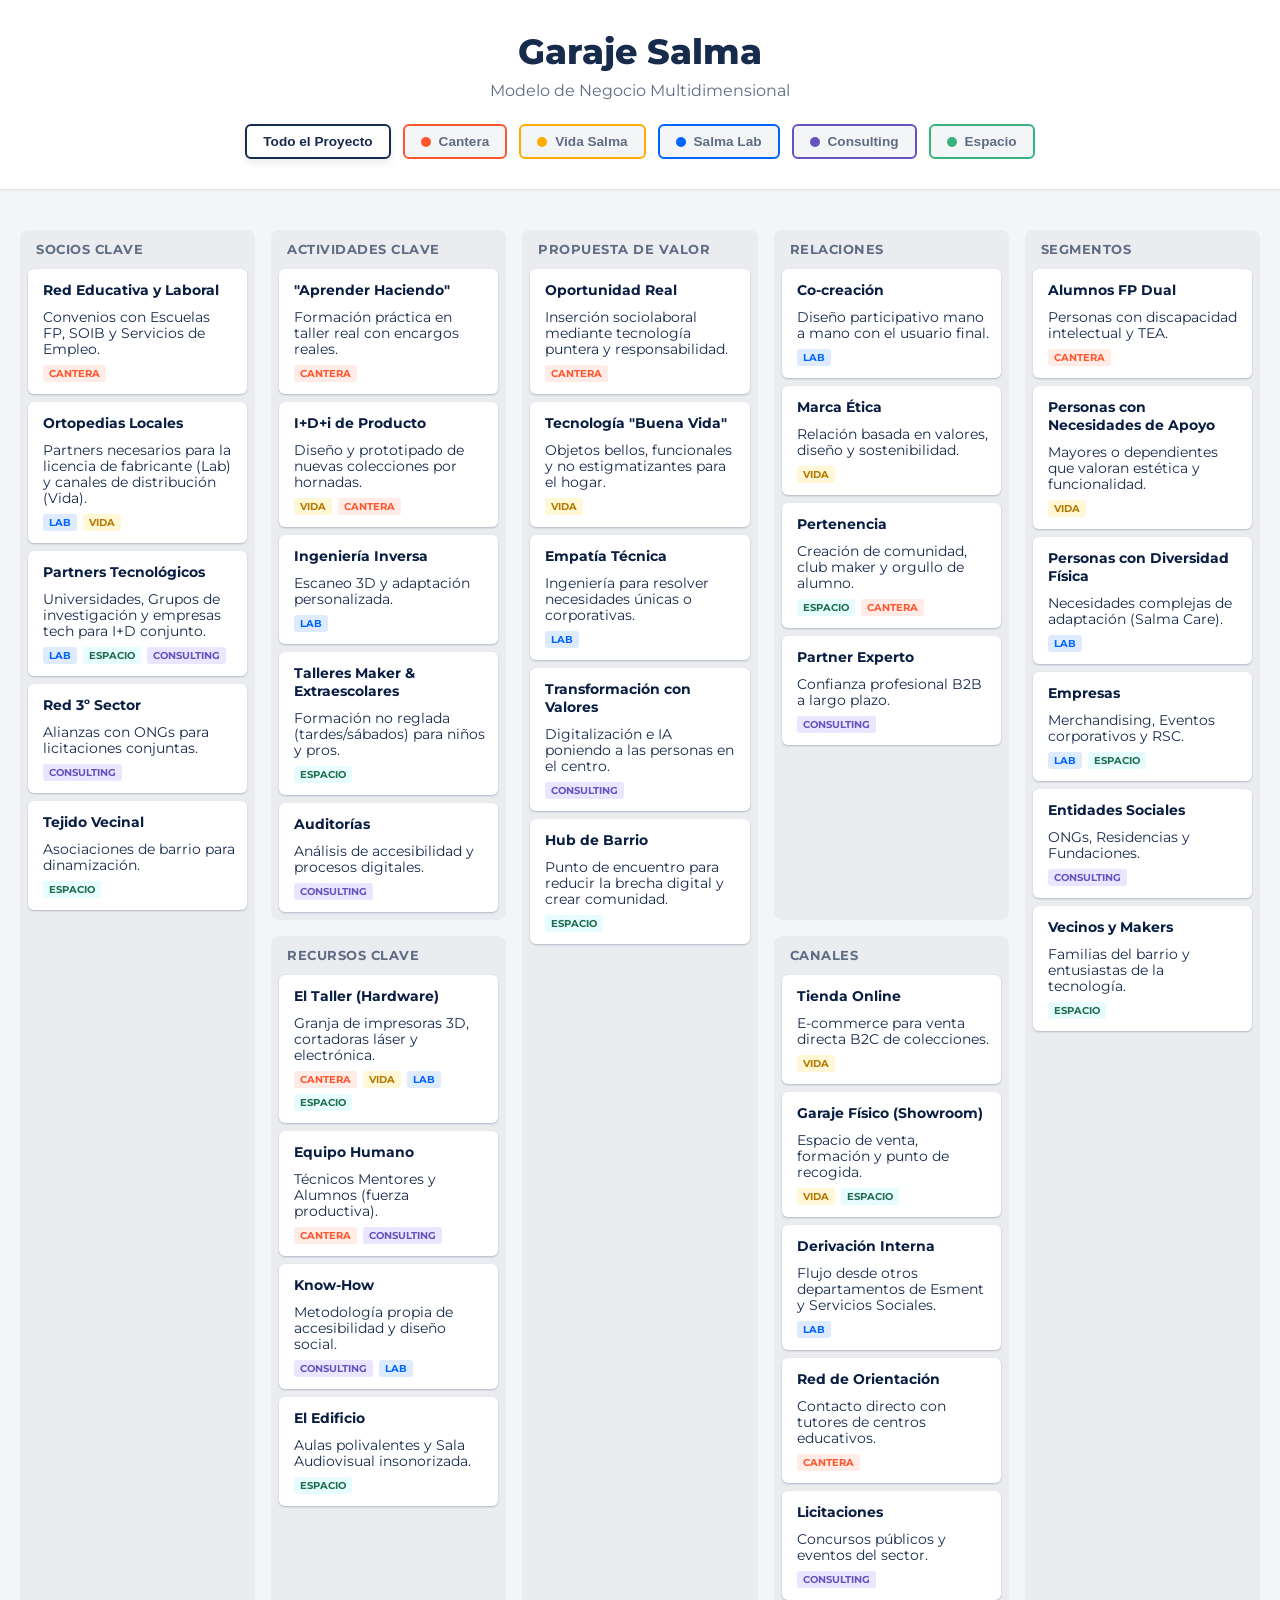
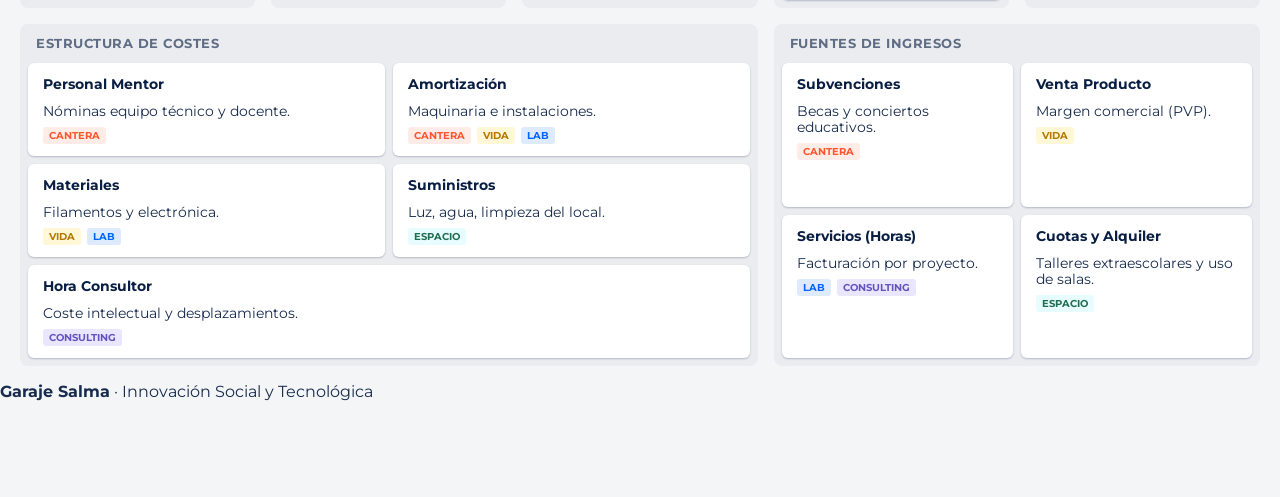
==== canvas/modelo_negocio.html @ b5e48d55 "Create modelo_negocio.html" ====
<!DOCTYPE html>
<html lang="es">
<head>
  <meta charset="utf-8"/>
  <meta name="viewport" content="width=device-width, initial-scale=1"/>
  <title>Garaje Salma · Business Model Canvas v3</title>

  <meta name="robots" content="noindex, nofollow"/>
  <link rel="preconnect" href="https://fonts.googleapis.com"/>
  <link rel="preconnect" href="https://fonts.gstatic.com" crossorigin/>
  <link href="https://fonts.googleapis.com/css2?family=Montserrat:wght@400;500;600;700&display=swap" rel="stylesheet"/>

  <style>
    /* ============================================================
       VARIABLES DE COLOR (IDENTIDAD VISUAL)
       ============================================================ */
    :root {
      --bg: #f4f5f7;
      --ink: #172b4d;
      --muted: #5e6c84;
      
      /* Colores de las Líneas de Negocio (Tags) */
      --c-cantera: #ff5630;    /* Rojo - Formación */
      --c-cantera-bg: #ffece6;
      
      --c-vida: #ffab00;       /* Amarillo - Productos */
      --c-vida-bg: #fff7d6;
      
      --c-lab: #0065ff;        /* Azul - Proyectos */
      --c-lab-bg: #deebff;
      
      --c-consulting: #6554c0; /* Violeta - Consultoría */
      --c-consulting-bg: #eae6ff;
      
      --c-espacio: #36b37e;    /* Verde - Comunidad */
      --c-espacio-bg: #e6fcff;
      
      /* Estructural */
      --card-bg: #ffffff;
      --border: #dfe1e6;
    }

    * { box-sizing: border-box; }
    
    body {
      margin: 0; 
      background: var(--bg); 
      color: var(--ink);
      font-family: 'Montserrat', sans-serif;
      padding-bottom: 80px;
    }

    /* ============================================================
       CABECERA
       ============================================================ */
    header {
      background: #fff;
      padding: 30px 20px 10px;
      border-bottom: 1px solid var(--border);
      margin-bottom: 40px;
      box-shadow: 0 2px 4px rgba(0,0,0,0.02);
    }

    .header-content {
      max-width: 1600px;
      margin: 0 auto;
      text-align: center;
    }

    h1 { margin: 0 0 8px; font-size: 2.2rem; font-weight: 800; color: var(--ink); }
    .sub { color: var(--muted); margin: 0 0 24px; font-size: 1rem; }

    /* ============================================================
       LEYENDA INTERACTIVA (FILTROS)
       ============================================================ */
    .legend-container {
      display: flex;
      flex-wrap: wrap;
      justify-content: center;
      gap: 12px;
      padding-bottom: 20px;
    }

    .filter-btn {
      border: 2px solid transparent;
      background: #f4f5f7;
      padding: 8px 16px;
      border-radius: 6px;
      cursor: pointer;
      font-weight: 600;
      font-size: 0.85rem;
      color: var(--muted);
      display: flex;
      align-items: center;
      gap: 8px;
      transition: all 0.2s ease;
      position: relative; /* Para el tooltip */
    }

    .filter-btn:hover { background: #ebecf0; color: var(--ink); }
    
    .filter-btn.active {
      background: #fff;
      border-color: currentColor;
      color: var(--ink);
      box-shadow: 0 4px 8px rgba(0,0,0,0.08);
    }

    /* Indicadores de color en los botones */
    .dot { width: 10px; height: 10px; border-radius: 50%; display: inline-block; }

    /* TOOLTIP CSS */
    .filter-btn::after {
      content: attr(data-tooltip);
      position: absolute;
      bottom: 110%;
      left: 50%;
      transform: translateX(-50%);
      background: #172b4d;
      color: #fff;
      padding: 6px 10px;
      border-radius: 4px;
      font-size: 0.75rem;
      white-space: nowrap;
      opacity: 0;
      pointer-events: none;
      transition: opacity 0.2s;
      z-index: 100;
      font-weight: 400;
    }
    
    .filter-btn:hover::after { opacity: 1; }

    /* ============================================================
       GRID DEL MODELO CANVAS
       ============================================================ */
    .bmc-container { max-width: 1600px; margin: 0 auto; padding: 0 20px; }

    .bmc-grid {
      display: grid;
      gap: 16px;
      grid-template-columns: repeat(5, 1fr); 
      /* Layout clásico de Osterwalder */
      grid-template-areas:
        "partners activities value relationships segments"
        "partners resources  value channels      segments"
        "costs    costs      costs revenues      revenues";
    }

    .cell {
      background: #ebecf0; /* Fondo del hueco */
      border-radius: 8px;
      display: flex;
      flex-direction: column;
      min-height: 240px;
    }
    
    /* Asignación de áreas */
    .partners { grid-area: partners; }
    .activities { grid-area: activities; }
    .resources { grid-area: resources; }
    .value { grid-area: value; }
    .relationships { grid-area: relationships; }
    .segments { grid-area: segments; }
    .channels { grid-area: channels; }
    .costs { grid-area: costs; }
    .revenues { grid-area: revenues; }

    .cell-header {
      padding: 12px 16px;
      font-size: 0.8rem;
      font-weight: 700;
      text-transform: uppercase;
      color: var(--muted);
      letter-spacing: 0.5px;
    }

    .cell-body {
      padding: 0 8px 8px 8px;
      display: flex;
      flex-direction: column;
      gap: 8px;
      flex-grow: 1;
    }

    /* ============================================================
       TARJETAS DE DATOS (CARDS)
       ============================================================ */
    .card {
      background: var(--card-bg);
      padding: 12px;
      border-radius: 6px;
      box-shadow: 0 1px 2px rgba(9, 30, 66, 0.25);
      font-size: 0.85rem;
      color: var(--ink);
      display: flex;
      flex-direction: column;
      gap: 8px;
      transition: opacity 0.3s ease, transform 0.3s ease;
      border-left: 3px solid transparent; /* Borde estético por defecto */
    }

    .card:hover {
      background: #f4f5f7;
    }

    .card strong {
      display: block;
      font-size: 0.9rem;
      margin-bottom: 2px;
      color: #091e42;
    }

    /* Contenedor de etiquetas de colores */
    .tags {
      display: flex;
      gap: 6px;
      flex-wrap: wrap;
    }

    .tag {
      font-size: 0.65rem;
      font-weight: 700;
      padding: 2px 6px;
      border-radius: 3px;
      text-transform: uppercase;
    }

    /* Estilos de etiquetas específicas */
    .tag.cantera { background: var(--c-cantera-bg); color: var(--c-cantera); }
    .tag.vida { background: var(--c-vida-bg); color: #b67900; } /* Ajuste contraste */
    .tag.lab { background: var(--c-lab-bg); color: var(--c-lab); }
    .tag.consulting { background: var(--c-consulting-bg); color: var(--c-consulting); }
    .tag.espacio { background: var(--c-espacio-bg); color: #216e4e; } /* Ajuste contraste */

    /* ============================================================
       RESPONSIVE
       ============================================================ */
    @media (max-width: 1200px) {
      .bmc-grid {
        grid-template-columns: 1fr 1fr;
        grid-template-areas: 
          "value value"
          "segments relationships"
          "channels activities"
          "partners resources"
          "costs revenues";
      }
    }

    @media (max-width: 650px) {
      .bmc-grid {
        display: flex;
        flex-direction: column;
      }
      .legend-container {
        justify-content: flex-start;
        overflow-x: auto;
        padding-bottom: 10px;
      }
      .filter-btn::after { display: none; } /* Ocultar tooltips en móvil */
    }
  </style>
</head>
<body>

  <header>
    <div class="header-content">
      <h1>Garaje Salma</h1>
      <p class="sub">Modelo de Negocio Multidimensional</p>
      
      <div class="legend-container">
        <button class="filter-btn active" onclick="filterCanvas('all')" data-tooltip="Ver el modelo completo e integrado">
          Todo el Proyecto
        </button>
        
        <button class="filter-btn" onclick="filterCanvas('cantera')" style="border-color: var(--c-cantera)" data-tooltip="Formación Dual y Ocupacional (El Motor)">
          <span class="dot" style="background:var(--c-cantera)"></span> Cantera
        </button>
        
        <button class="filter-btn" onclick="filterCanvas('vida')" style="border-color: var(--c-vida)" data-tooltip="Productos propios estandarizados (Venta B2C/B2B)">
          <span class="dot" style="background:#ffab00"></span> Vida Salma
        </button>
        
        <button class="filter-btn" onclick="filterCanvas('lab')" style="border-color: var(--c-lab)" data-tooltip="Proyectos de ingeniería a medida y bajo encargo">
          <span class="dot" style="background:var(--c-lab)"></span> Salma Lab
        </button>
        
        <button class="filter-btn" onclick="filterCanvas('consulting')" style="border-color: var(--c-consulting)" data-tooltip="Servicios estratégicos a entidades y empresas">
          <span class="dot" style="background:var(--c-consulting)"></span> Consulting
        </button>
        
        <button class="filter-btn" onclick="filterCanvas('espacio')" style="border-color: var(--c-espacio)" data-tooltip="Talleres abiertos, eventos y alquiler de recursos">
          <span class="dot" style="background:var(--c-espacio)"></span> Espacio
        </button>
      </div>
    </div>
  </header>

  <div class="bmc-container">
    <div class="bmc-grid">

      <!-- 1. SOCIOS CLAVE -->
      <div class="cell partners">
        <div class="cell-header">Socios Clave</div>
        <div class="cell-body">
          <!-- Cantera -->
          <div class="card" data-cats="cantera">
            <strong>Red Educativa y Laboral</strong>
            Convenios con Escuelas FP, SOIB y Servicios de Empleo.
            <div class="tags"><span class="tag cantera">Cantera</span></div>
          </div>
          
          <!-- Lab & Vida -->
          <div class="card" data-cats="lab vida">
            <strong>Ortopedias Locales</strong>
            Partners necesarios para la licencia de fabricante (Lab) y canales de distribución (Vida).
            <div class="tags"><span class="tag lab">Lab</span><span class="tag vida">Vida</span></div>
          </div>

          <!-- Lab & Espacio -->
          <div class="card" data-cats="lab espacio consulting">
            <strong>Partners Tecnológicos</strong>
            Universidades, Grupos de investigación y empresas tech para I+D conjunto.
            <div class="tags"><span class="tag lab">Lab</span><span class="tag espacio">Espacio</span><span class="tag consulting">Consulting</span></div>
          </div>

          <!-- Consulting -->
          <div class="card" data-cats="consulting">
            <strong>Red 3º Sector</strong>
            Alianzas con ONGs para licitaciones conjuntas.
            <div class="tags"><span class="tag consulting">Consulting</span></div>
          </div>

          <!-- Espacio -->
           <div class="card" data-cats="espacio">
            <strong>Tejido Vecinal</strong>
            Asociaciones de barrio para dinamización.
            <div class="tags"><span class="tag espacio">Espacio</span></div>
          </div>
        </div>
      </div>

      <!-- 2. ACTIVIDADES CLAVE -->
      <div class="cell activities">
        <div class="cell-header">Actividades Clave</div>
        <div class="cell-body">
          <!-- Cantera -->
          <div class="card" data-cats="cantera">
            <strong>"Aprender Haciendo"</strong>
            Formación práctica en taller real con encargos reales.
            <div class="tags"><span class="tag cantera">Cantera</span></div>
          </div>

          <!-- Vida -->
          <div class="card" data-cats="vida cantera">
            <strong>I+D+i de Producto</strong>
            Diseño y prototipado de nuevas colecciones por hornadas.
            <div class="tags"><span class="tag vida">Vida</span><span class="tag cantera">Cantera</span></div>
          </div>

          <!-- Lab -->
          <div class="card" data-cats="lab">
            <strong>Ingeniería Inversa</strong>
            Escaneo 3D y adaptación personalizada.
            <div class="tags"><span class="tag lab">Lab</span></div>
          </div>

          <!-- Espacio -->
          <div class="card" data-cats="espacio">
            <strong>Talleres Maker & Extraescolares</strong>
            Formación no reglada (tardes/sábados) para niños y pros.
            <div class="tags"><span class="tag espacio">Espacio</span></div>
          </div>

          <!-- Consulting -->
          <div class="card" data-cats="consulting">
            <strong>Auditorías</strong>
            Análisis de accesibilidad y procesos digitales.
            <div class="tags"><span class="tag consulting">Consulting</span></div>
          </div>
        </div>
      </div>

      <!-- 3. RECURSOS CLAVE -->
      <div class="cell resources">
        <div class="cell-header">Recursos Clave</div>
        <div class="cell-body">
          <!-- All -->
          <div class="card" data-cats="cantera vida lab espacio">
            <strong>El Taller (Hardware)</strong>
            Granja de impresoras 3D, cortadoras láser y electrónica.
            <div class="tags"><span class="tag cantera">Cantera</span><span class="tag vida">Vida</span><span class="tag lab">Lab</span><span class="tag espacio">Espacio</span></div>
          </div>

          <!-- Cantera -->
          <div class="card" data-cats="cantera consulting">
            <strong>Equipo Humano</strong>
            Técnicos Mentores y Alumnos (fuerza productiva).
            <div class="tags"><span class="tag cantera">Cantera</span><span class="tag consulting">Consulting</span></div>
          </div>

          <!-- Consulting/Lab -->
          <div class="card" data-cats="consulting lab">
            <strong>Know-How</strong>
            Metodología propia de accesibilidad y diseño social.
            <div class="tags"><span class="tag consulting">Consulting</span><span class="tag lab">Lab</span></div>
          </div>

          <!-- Espacio -->
          <div class="card" data-cats="espacio">
            <strong>El Edificio</strong>
            Aulas polivalentes y Sala Audiovisual insonorizada.
            <div class="tags"><span class="tag espacio">Espacio</span></div>
          </div>
        </div>
      </div>

      <!-- 4. PROPUESTA DE VALOR -->
      <div class="cell value">
        <div class="cell-header">Propuesta de Valor</div>
        <div class="cell-body">
          <!-- Cantera -->
          <div class="card" data-cats="cantera">
            <strong>Oportunidad Real</strong>
            Inserción sociolaboral mediante tecnología puntera y responsabilidad.
            <div class="tags"><span class="tag cantera">Cantera</span></div>
          </div>

          <!-- Vida -->
          <div class="card" data-cats="vida">
            <strong>Tecnología "Buena Vida"</strong>
            Objetos bellos, funcionales y no estigmatizantes para el hogar.
            <div class="tags"><span class="tag vida">Vida</span></div>
          </div>

          <!-- Lab -->
          <div class="card" data-cats="lab">
            <strong>Empatía Técnica</strong>
            Ingeniería para resolver necesidades únicas o corporativas.
            <div class="tags"><span class="tag lab">Lab</span></div>
          </div>

          <!-- Consulting -->
          <div class="card" data-cats="consulting">
            <strong>Transformación con Valores</strong>
            Digitalización e IA poniendo a las personas en el centro.
            <div class="tags"><span class="tag consulting">Consulting</span></div>
          </div>

          <!-- Espacio -->
          <div class="card" data-cats="espacio">
            <strong>Hub de Barrio</strong>
            Punto de encuentro para reducir la brecha digital y crear comunidad.
            <div class="tags"><span class="tag espacio">Espacio</span></div>
          </div>
        </div>
      </div>

      <!-- 5. RELACIONES CON CLIENTES -->
      <div class="cell relationships">
        <div class="cell-header">Relaciones</div>
        <div class="cell-body">
          <!-- Lab -->
          <div class="card" data-cats="lab">
            <strong>Co-creación</strong>
            Diseño participativo mano a mano con el usuario final.
            <div class="tags"><span class="tag lab">Lab</span></div>
          </div>

          <!-- Vida -->
          <div class="card" data-cats="vida">
            <strong>Marca Ética</strong>
            Relación basada en valores, diseño y sostenibilidad.
            <div class="tags"><span class="tag vida">Vida</span></div>
          </div>

          <!-- Espacio / Cantera -->
          <div class="card" data-cats="espacio cantera">
            <strong>Pertenencia</strong>
            Creación de comunidad, club maker y orgullo de alumno.
            <div class="tags"><span class="tag espacio">Espacio</span><span class="tag cantera">Cantera</span></div>
          </div>

          <!-- Consulting -->
          <div class="card" data-cats="consulting">
            <strong>Partner Experto</strong>
            Confianza profesional B2B a largo plazo.
            <div class="tags"><span class="tag consulting">Consulting</span></div>
          </div>
        </div>
      </div>

      <!-- 6. CANALES -->
      <div class="cell channels">
        <div class="cell-header">Canales</div>
        <div class="cell-body">
          <!-- Vida -->
          <div class="card" data-cats="vida">
            <strong>Tienda Online</strong>
            E-commerce para venta directa B2C de colecciones.
            <div class="tags"><span class="tag vida">Vida</span></div>
          </div>

          <!-- Vida / Espacio -->
          <div class="card" data-cats="vida espacio">
            <strong>Garaje Físico (Showroom)</strong>
            Espacio de venta, formación y punto de recogida.
            <div class="tags"><span class="tag vida">Vida</span><span class="tag espacio">Espacio</span></div>
          </div>

          <!-- Lab -->
          <div class="card" data-cats="lab">
            <strong>Derivación Interna</strong>
            Flujo desde otros departamentos de Esment y Servicios Sociales.
            <div class="tags"><span class="tag lab">Lab</span></div>
          </div>
          
          <!-- Cantera -->
          <div class="card" data-cats="cantera">
            <strong>Red de Orientación</strong>
            Contacto directo con tutores de centros educativos.
            <div class="tags"><span class="tag cantera">Cantera</span></div>
          </div>

          <!-- Consulting -->
          <div class="card" data-cats="consulting">
            <strong>Licitaciones</strong>
            Concursos públicos y eventos del sector.
            <div class="tags"><span class="tag consulting">Consulting</span></div>
          </div>
        </div>
      </div>

      <!-- 7. SEGMENTOS DE CLIENTES -->
      <div class="cell segments">
        <div class="cell-header">Segmentos</div>
        <div class="cell-body">
          <!-- Cantera (NUEVO) -->
          <div class="card" data-cats="cantera">
            <strong>Alumnos FP Dual</strong>
            Personas con discapacidad intelectual y TEA.
            <div class="tags"><span class="tag cantera">Cantera</span></div>
          </div>

          <!-- Vida (REFINADO) -->
          <div class="card" data-cats="vida">
            <strong>Personas con Necesidades de Apoyo</strong>
            Mayores o dependientes que valoran estética y funcionalidad.
            <div class="tags"><span class="tag vida">Vida</span></div>
          </div>

          <!-- Lab -->
          <div class="card" data-cats="lab">
            <strong>Personas con Diversidad Física</strong>
            Necesidades complejas de adaptación (Salma Care).
            <div class="tags"><span class="tag lab">Lab</span></div>
          </div>

          <!-- Lab / Espacio -->
          <div class="card" data-cats="lab espacio">
            <strong>Empresas</strong>
            Merchandising, Eventos corporativos y RSC.
            <div class="tags"><span class="tag lab">Lab</span><span class="tag espacio">Espacio</span></div>
          </div>

          <!-- Consulting -->
          <div class="card" data-cats="consulting">
            <strong>Entidades Sociales</strong>
            ONGs, Residencias y Fundaciones.
            <div class="tags"><span class="tag consulting">Consulting</span></div>
          </div>

          <!-- Espacio -->
          <div class="card" data-cats="espacio">
            <strong>Vecinos y Makers</strong>
            Familias del barrio y entusiastas de la tecnología.
            <div class="tags"><span class="tag espacio">Espacio</span></div>
          </div>
        </div>
      </div>

      <!-- 8. ESTRUCTURA DE COSTES -->
      <div class="cell costs">
        <div class="cell-header">Estructura de Costes</div>
        <div class="cell-body" style="flex-direction: row; flex-wrap: wrap;">
          <div class="card" data-cats="cantera" style="flex: 1 1 45%">
            <strong>Personal Mentor</strong>
            Nóminas equipo técnico y docente.
            <div class="tags"><span class="tag cantera">Cantera</span></div>
          </div>
          <div class="card" data-cats="cantera vida lab espacio" style="flex: 1 1 45%">
            <strong>Amortización</strong>
            Maquinaria e instalaciones.
            <div class="tags"><span class="tag cantera">Cantera</span><span class="tag vida">Vida</span><span class="tag lab">Lab</span></div>
          </div>
          <div class="card" data-cats="vida lab" style="flex: 1 1 45%">
            <strong>Materiales</strong>
            Filamentos y electrónica.
            <div class="tags"><span class="tag vida">Vida</span><span class="tag lab">Lab</span></div>
          </div>
           <div class="card" data-cats="espacio" style="flex: 1 1 45%">
            <strong>Suministros</strong>
            Luz, agua, limpieza del local.
            <div class="tags"><span class="tag espacio">Espacio</span></div>
          </div>
          <div class="card" data-cats="consulting" style="flex: 1 1 45%">
            <strong>Hora Consultor</strong>
            Coste intelectual y desplazamientos.
            <div class="tags"><span class="tag consulting">Consulting</span></div>
          </div>
        </div>
      </div>

      <!-- 9. FUENTES DE INGRESOS -->
      <div class="cell revenues">
        <div class="cell-header">Fuentes de Ingresos</div>
        <div class="cell-body" style="flex-direction: row; flex-wrap: wrap;">
          <div class="card" data-cats="cantera" style="flex: 1 1 45%">
            <strong>Subvenciones</strong>
            Becas y conciertos educativos.
            <div class="tags"><span class="tag cantera">Cantera</span></div>
          </div>
          <div class="card" data-cats="vida" style="flex: 1 1 45%">
            <strong>Venta Producto</strong>
            Margen comercial (PVP).
            <div class="tags"><span class="tag vida">Vida</span></div>
          </div>
          <div class="card" data-cats="lab consulting" style="flex: 1 1 45%">
            <strong>Servicios (Horas)</strong>
            Facturación por proyecto.
            <div class="tags"><span class="tag lab">Lab</span><span class="tag consulting">Consulting</span></div>
          </div>
          <div class="card" data-cats="espacio" style="flex: 1 1 45%">
            <strong>Cuotas y Alquiler</strong>
            Talleres extraescolares y uso de salas.
            <div class="tags"><span class="tag espacio">Espacio</span></div>
          </div>
        </div>
      </div>

    </div>
  </div>

  <footer>
    <p><strong>Garaje Salma</strong> · Innovación Social y Tecnológica</p>
  </footer>

  <script>
    function filterCanvas(category) {
      // 1. Gestionar botones activos
      const buttons = document.querySelectorAll('.filter-btn');
      buttons.forEach(btn => btn.classList.remove('active'));
      event.currentTarget.classList.add('active');

      // 2. Filtrar tarjetas
      const cards = document.querySelectorAll('.card');
      
      cards.forEach(card => {
        // data-cats contiene las categorías separadas por espacio: "vida espacio"
        const categories = card.getAttribute('data-cats');
        
        if (category === 'all') {
          card.style.display = 'flex';
          setTimeout(() => card.style.opacity = '1', 50);
        } else {
          // Comprobamos si la categoría seleccionada está incluida en las categorías de la tarjeta
          if (categories && categories.includes(category)) {
            card.style.display = 'flex';
            setTimeout(() => card.style.opacity = '1', 50);
          } else {
            card.style.display = 'none';
            card.style.opacity = '0';
          }
        }
      });
    }
  </script>

</body>
</html>
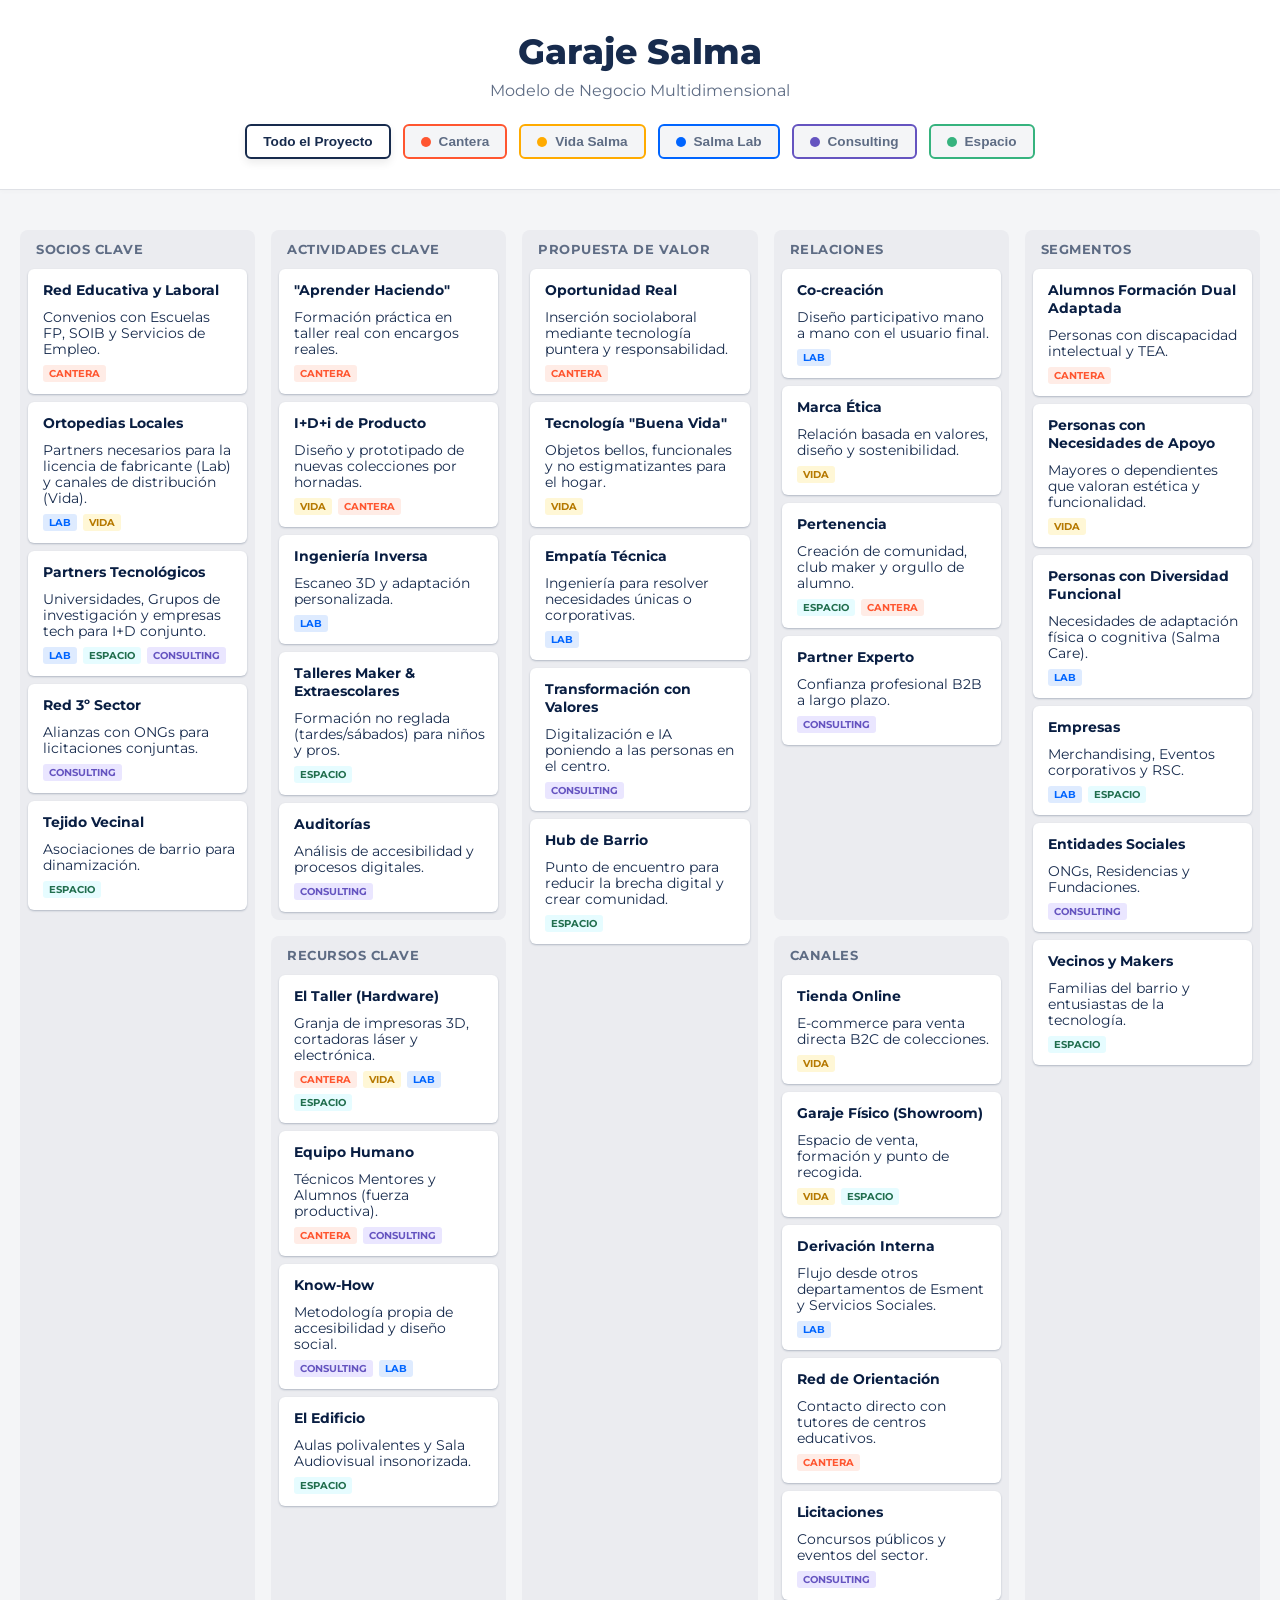
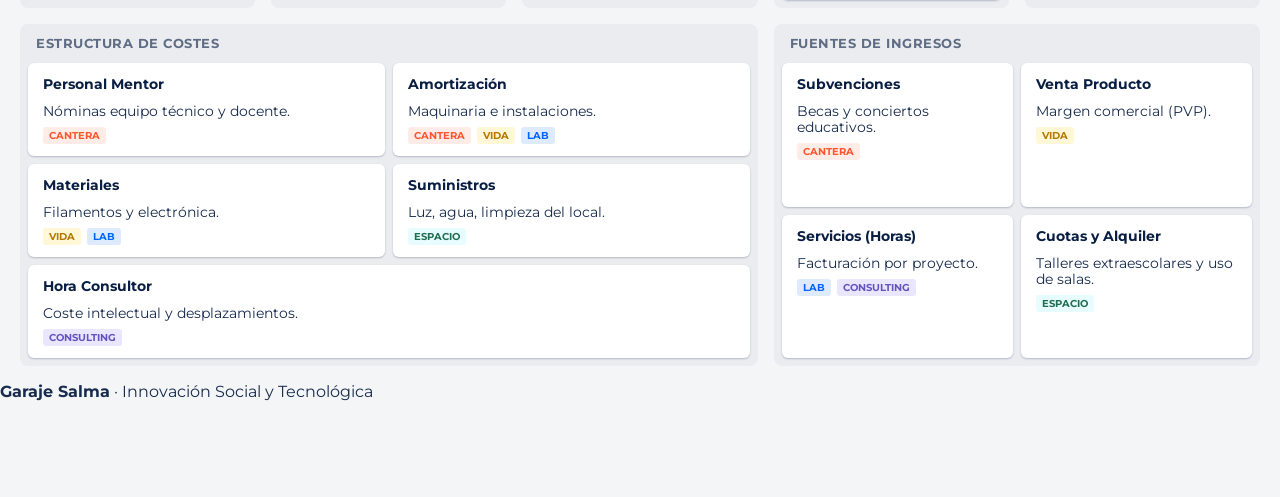
==== commit 06c84206: "Update modelo_negocio.html" ====
--- a/canvas/modelo_negocio.html
+++ b/canvas/modelo_negocio.html
@@ -538,7 +538,7 @@
         <div class="cell-body">
           <!-- Cantera (NUEVO) -->
           <div class="card" data-cats="cantera">
-            <strong>Alumnos FP Dual</strong>
+            <strong>Alumnos Formación Dual Adaptada</strong>
             Personas con discapacidad intelectual y TEA.
             <div class="tags"><span class="tag cantera">Cantera</span></div>
           </div>
@@ -552,8 +552,8 @@
 
           <!-- Lab -->
           <div class="card" data-cats="lab">
-            <strong>Personas con Diversidad Física</strong>
-            Necesidades complejas de adaptación (Salma Care).
+            <strong>Personas con Diversidad Funcional</strong>
+            Necesidades de adaptación física o cognitiva (Salma Care).
             <div class="tags"><span class="tag lab">Lab</span></div>
           </div>
 
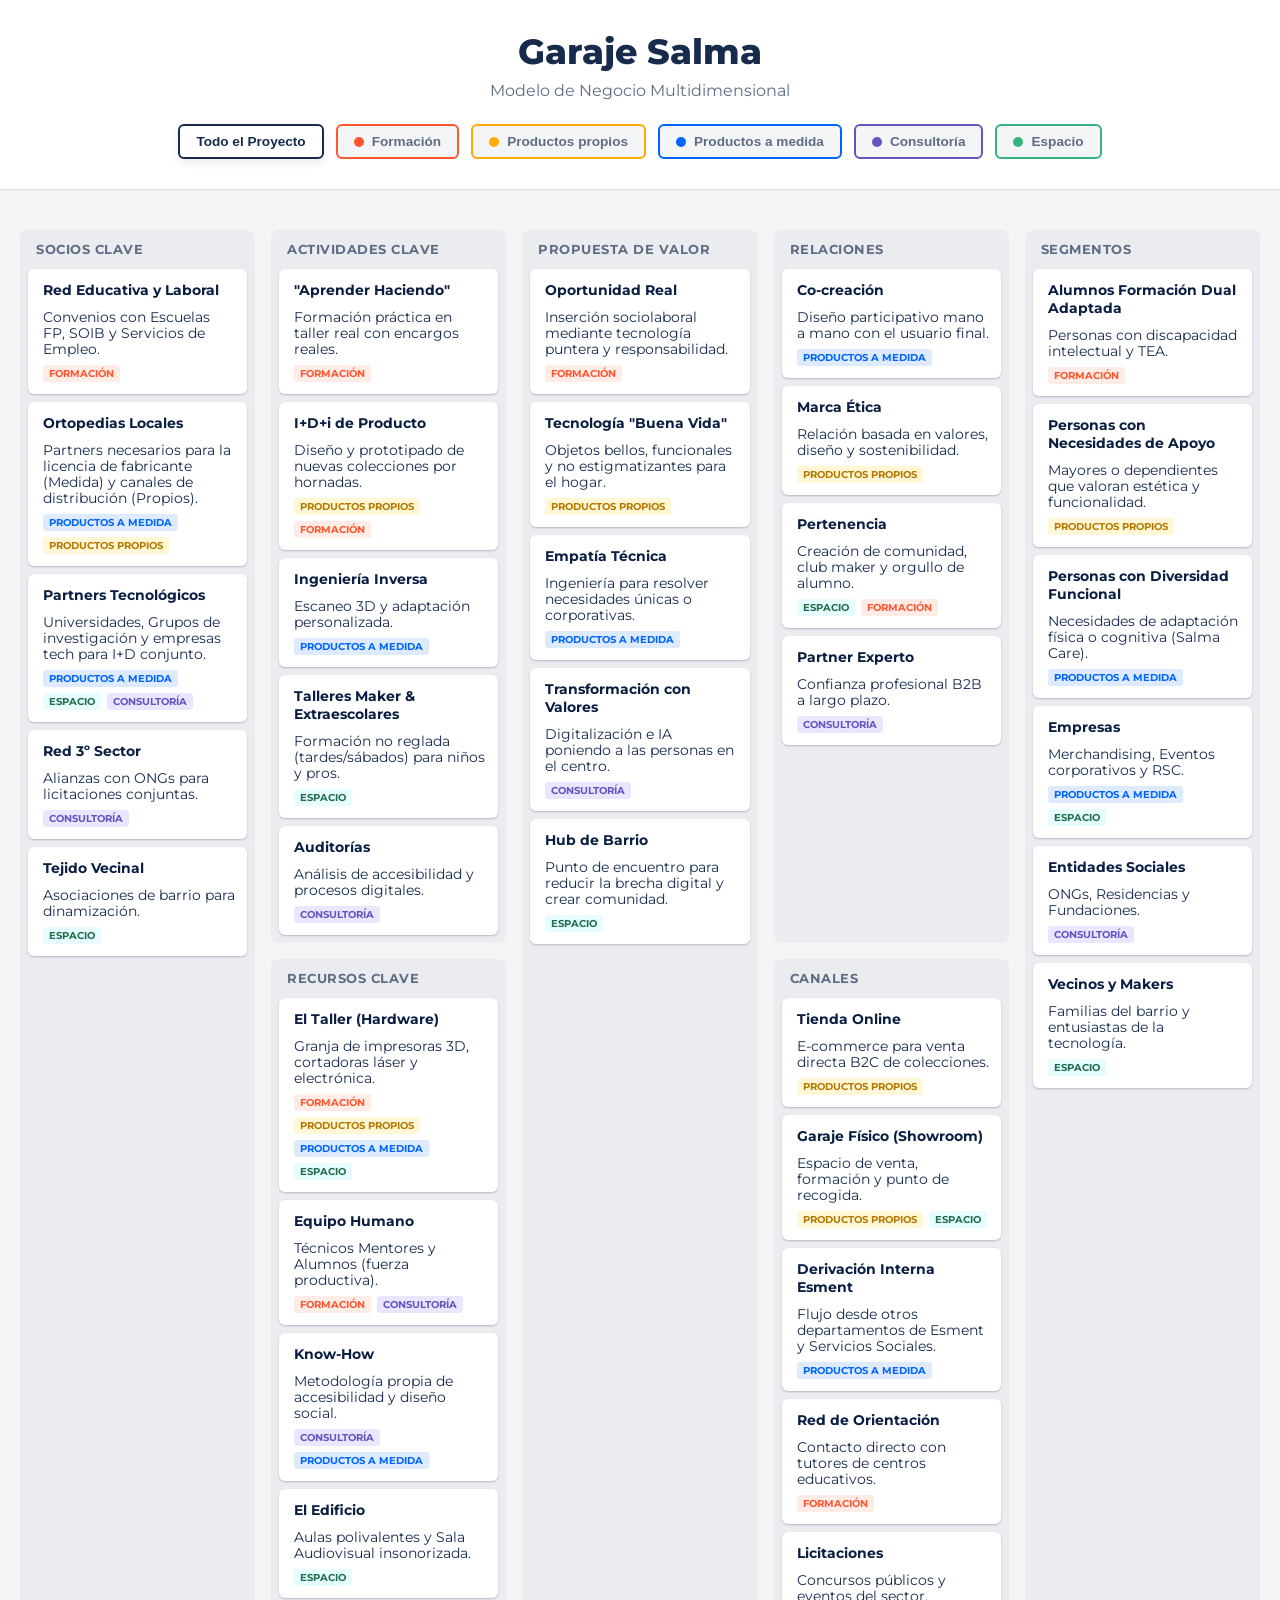
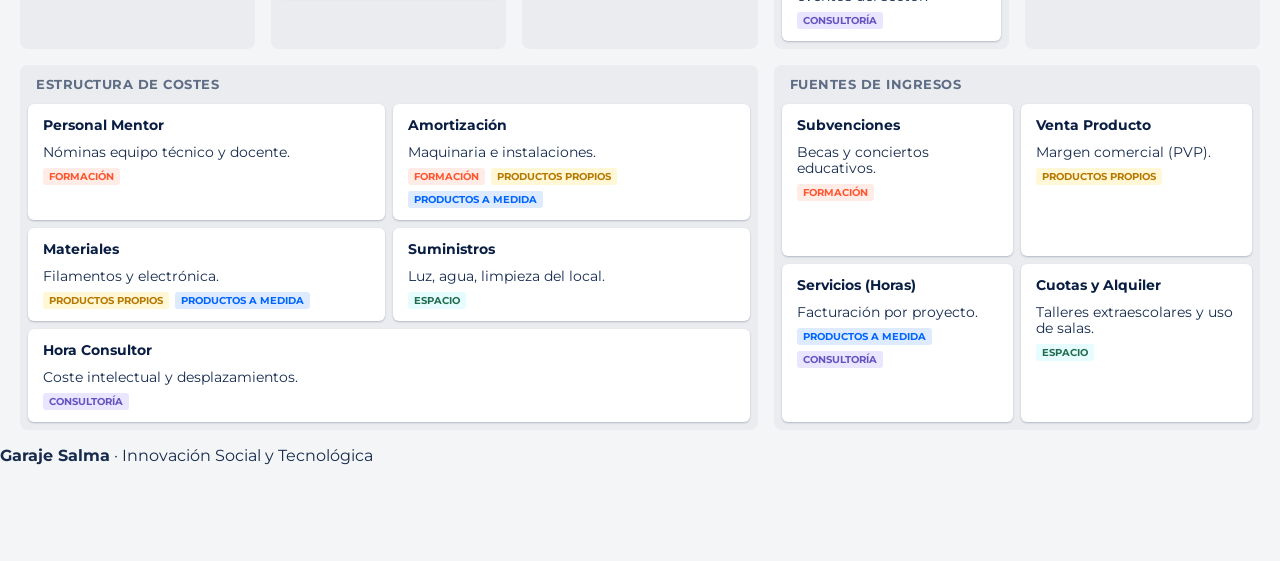
==== commit 4c36980f: "Update modelo_negocio.html" ====
--- a/canvas/modelo_negocio.html
+++ b/canvas/modelo_negocio.html
@@ -23,16 +23,16 @@
       --c-cantera: #ff5630;    /* Rojo - Formación */
       --c-cantera-bg: #ffece6;
       
-      --c-vida: #ffab00;       /* Amarillo - Productos */
+      --c-vida: #ffab00;       /* Amarillo - Productos propios */
       --c-vida-bg: #fff7d6;
       
-      --c-lab: #0065ff;        /* Azul - Proyectos */
+      --c-lab: #0065ff;        /* Azul - Productos a medida */
       --c-lab-bg: #deebff;
       
       --c-consulting: #6554c0; /* Violeta - Consultoría */
       --c-consulting-bg: #eae6ff;
       
-      --c-espacio: #36b37e;    /* Verde - Comunidad */
+      --c-espacio: #36b37e;    /* Verde - Espacio */
       --c-espacio-bg: #e6fcff;
       
       /* Estructural */
@@ -275,19 +275,19 @@
         </button>
         
         <button class="filter-btn" onclick="filterCanvas('cantera')" style="border-color: var(--c-cantera)" data-tooltip="Formación Dual y Ocupacional (El Motor)">
-          <span class="dot" style="background:var(--c-cantera)"></span> Cantera
+          <span class="dot" style="background:var(--c-cantera)"></span> Formación
         </button>
         
         <button class="filter-btn" onclick="filterCanvas('vida')" style="border-color: var(--c-vida)" data-tooltip="Productos propios estandarizados (Venta B2C/B2B)">
-          <span class="dot" style="background:#ffab00"></span> Vida Salma
+          <span class="dot" style="background:#ffab00"></span> Productos propios
         </button>
         
         <button class="filter-btn" onclick="filterCanvas('lab')" style="border-color: var(--c-lab)" data-tooltip="Proyectos de ingeniería a medida y bajo encargo">
-          <span class="dot" style="background:var(--c-lab)"></span> Salma Lab
+          <span class="dot" style="background:var(--c-lab)"></span> Productos a medida
         </button>
         
         <button class="filter-btn" onclick="filterCanvas('consulting')" style="border-color: var(--c-consulting)" data-tooltip="Servicios estratégicos a entidades y empresas">
-          <span class="dot" style="background:var(--c-consulting)"></span> Consulting
+          <span class="dot" style="background:var(--c-consulting)"></span> Consultoría
         </button>
         
         <button class="filter-btn" onclick="filterCanvas('espacio')" style="border-color: var(--c-espacio)" data-tooltip="Talleres abiertos, eventos y alquiler de recursos">
@@ -308,28 +308,28 @@
           <div class="card" data-cats="cantera">
             <strong>Red Educativa y Laboral</strong>
             Convenios con Escuelas FP, SOIB y Servicios de Empleo.
-            <div class="tags"><span class="tag cantera">Cantera</span></div>
+            <div class="tags"><span class="tag cantera">Formación</span></div>
           </div>
           
           <!-- Lab & Vida -->
           <div class="card" data-cats="lab vida">
             <strong>Ortopedias Locales</strong>
-            Partners necesarios para la licencia de fabricante (Lab) y canales de distribución (Vida).
-            <div class="tags"><span class="tag lab">Lab</span><span class="tag vida">Vida</span></div>
+            Partners necesarios para la licencia de fabricante (Medida) y canales de distribución (Propios).
+            <div class="tags"><span class="tag lab">Productos a medida</span><span class="tag vida">Productos propios</span></div>
           </div>
 
           <!-- Lab & Espacio -->
           <div class="card" data-cats="lab espacio consulting">
             <strong>Partners Tecnológicos</strong>
             Universidades, Grupos de investigación y empresas tech para I+D conjunto.
-            <div class="tags"><span class="tag lab">Lab</span><span class="tag espacio">Espacio</span><span class="tag consulting">Consulting</span></div>
+            <div class="tags"><span class="tag lab">Productos a medida</span><span class="tag espacio">Espacio</span><span class="tag consulting">Consultoría</span></div>
           </div>
 
           <!-- Consulting -->
           <div class="card" data-cats="consulting">
             <strong>Red 3º Sector</strong>
             Alianzas con ONGs para licitaciones conjuntas.
-            <div class="tags"><span class="tag consulting">Consulting</span></div>
+            <div class="tags"><span class="tag consulting">Consultoría</span></div>
           </div>
 
           <!-- Espacio -->
@@ -349,21 +349,21 @@
           <div class="card" data-cats="cantera">
             <strong>"Aprender Haciendo"</strong>
             Formación práctica en taller real con encargos reales.
-            <div class="tags"><span class="tag cantera">Cantera</span></div>
+            <div class="tags"><span class="tag cantera">Formación</span></div>
           </div>
 
           <!-- Vida -->
           <div class="card" data-cats="vida cantera">
             <strong>I+D+i de Producto</strong>
             Diseño y prototipado de nuevas colecciones por hornadas.
-            <div class="tags"><span class="tag vida">Vida</span><span class="tag cantera">Cantera</span></div>
+            <div class="tags"><span class="tag vida">Productos propios</span><span class="tag cantera">Formación</span></div>
           </div>
 
           <!-- Lab -->
           <div class="card" data-cats="lab">
             <strong>Ingeniería Inversa</strong>
             Escaneo 3D y adaptación personalizada.
-            <div class="tags"><span class="tag lab">Lab</span></div>
+            <div class="tags"><span class="tag lab">Productos a medida</span></div>
           </div>
 
           <!-- Espacio -->
@@ -377,7 +377,7 @@
           <div class="card" data-cats="consulting">
             <strong>Auditorías</strong>
             Análisis de accesibilidad y procesos digitales.
-            <div class="tags"><span class="tag consulting">Consulting</span></div>
+            <div class="tags"><span class="tag consulting">Consultoría</span></div>
           </div>
         </div>
       </div>
@@ -390,21 +390,21 @@
           <div class="card" data-cats="cantera vida lab espacio">
             <strong>El Taller (Hardware)</strong>
             Granja de impresoras 3D, cortadoras láser y electrónica.
-            <div class="tags"><span class="tag cantera">Cantera</span><span class="tag vida">Vida</span><span class="tag lab">Lab</span><span class="tag espacio">Espacio</span></div>
+            <div class="tags"><span class="tag cantera">Formación</span><span class="tag vida">Productos propios</span><span class="tag lab">Productos a medida</span><span class="tag espacio">Espacio</span></div>
           </div>
 
           <!-- Cantera -->
           <div class="card" data-cats="cantera consulting">
             <strong>Equipo Humano</strong>
             Técnicos Mentores y Alumnos (fuerza productiva).
-            <div class="tags"><span class="tag cantera">Cantera</span><span class="tag consulting">Consulting</span></div>
+            <div class="tags"><span class="tag cantera">Formación</span><span class="tag consulting">Consultoría</span></div>
           </div>
 
           <!-- Consulting/Lab -->
           <div class="card" data-cats="consulting lab">
             <strong>Know-How</strong>
             Metodología propia de accesibilidad y diseño social.
-            <div class="tags"><span class="tag consulting">Consulting</span><span class="tag lab">Lab</span></div>
+            <div class="tags"><span class="tag consulting">Consultoría</span><span class="tag lab">Productos a medida</span></div>
           </div>
 
           <!-- Espacio -->
@@ -424,28 +424,28 @@
           <div class="card" data-cats="cantera">
             <strong>Oportunidad Real</strong>
             Inserción sociolaboral mediante tecnología puntera y responsabilidad.
-            <div class="tags"><span class="tag cantera">Cantera</span></div>
+            <div class="tags"><span class="tag cantera">Formación</span></div>
           </div>
 
           <!-- Vida -->
           <div class="card" data-cats="vida">
             <strong>Tecnología "Buena Vida"</strong>
             Objetos bellos, funcionales y no estigmatizantes para el hogar.
-            <div class="tags"><span class="tag vida">Vida</span></div>
+            <div class="tags"><span class="tag vida">Productos propios</span></div>
           </div>
 
           <!-- Lab -->
           <div class="card" data-cats="lab">
             <strong>Empatía Técnica</strong>
             Ingeniería para resolver necesidades únicas o corporativas.
-            <div class="tags"><span class="tag lab">Lab</span></div>
+            <div class="tags"><span class="tag lab">Productos a medida</span></div>
           </div>
 
           <!-- Consulting -->
           <div class="card" data-cats="consulting">
             <strong>Transformación con Valores</strong>
             Digitalización e IA poniendo a las personas en el centro.
-            <div class="tags"><span class="tag consulting">Consulting</span></div>
+            <div class="tags"><span class="tag consulting">Consultoría</span></div>
           </div>
 
           <!-- Espacio -->
@@ -465,28 +465,28 @@
           <div class="card" data-cats="lab">
             <strong>Co-creación</strong>
             Diseño participativo mano a mano con el usuario final.
-            <div class="tags"><span class="tag lab">Lab</span></div>
+            <div class="tags"><span class="tag lab">Productos a medida</span></div>
           </div>
 
           <!-- Vida -->
           <div class="card" data-cats="vida">
             <strong>Marca Ética</strong>
             Relación basada en valores, diseño y sostenibilidad.
-            <div class="tags"><span class="tag vida">Vida</span></div>
+            <div class="tags"><span class="tag vida">Productos propios</span></div>
           </div>
 
           <!-- Espacio / Cantera -->
           <div class="card" data-cats="espacio cantera">
             <strong>Pertenencia</strong>
             Creación de comunidad, club maker y orgullo de alumno.
-            <div class="tags"><span class="tag espacio">Espacio</span><span class="tag cantera">Cantera</span></div>
+            <div class="tags"><span class="tag espacio">Espacio</span><span class="tag cantera">Formación</span></div>
           </div>
 
           <!-- Consulting -->
           <div class="card" data-cats="consulting">
             <strong>Partner Experto</strong>
             Confianza profesional B2B a largo plazo.
-            <div class="tags"><span class="tag consulting">Consulting</span></div>
+            <div class="tags"><span class="tag consulting">Consultoría</span></div>
           </div>
         </div>
       </div>
@@ -499,35 +499,35 @@
           <div class="card" data-cats="vida">
             <strong>Tienda Online</strong>
             E-commerce para venta directa B2C de colecciones.
-            <div class="tags"><span class="tag vida">Vida</span></div>
+            <div class="tags"><span class="tag vida">Productos propios</span></div>
           </div>
 
           <!-- Vida / Espacio -->
           <div class="card" data-cats="vida espacio">
             <strong>Garaje Físico (Showroom)</strong>
             Espacio de venta, formación y punto de recogida.
-            <div class="tags"><span class="tag vida">Vida</span><span class="tag espacio">Espacio</span></div>
+            <div class="tags"><span class="tag vida">Productos propios</span><span class="tag espacio">Espacio</span></div>
           </div>
 
           <!-- Lab -->
           <div class="card" data-cats="lab">
-            <strong>Derivación Interna</strong>
+            <strong>Derivación Interna Esment</strong>
             Flujo desde otros departamentos de Esment y Servicios Sociales.
-            <div class="tags"><span class="tag lab">Lab</span></div>
+            <div class="tags"><span class="tag lab">Productos a medida</span></div>
           </div>
           
           <!-- Cantera -->
           <div class="card" data-cats="cantera">
             <strong>Red de Orientación</strong>
             Contacto directo con tutores de centros educativos.
-            <div class="tags"><span class="tag cantera">Cantera</span></div>
+            <div class="tags"><span class="tag cantera">Formación</span></div>
           </div>
 
           <!-- Consulting -->
           <div class="card" data-cats="consulting">
             <strong>Licitaciones</strong>
             Concursos públicos y eventos del sector.
-            <div class="tags"><span class="tag consulting">Consulting</span></div>
+            <div class="tags"><span class="tag consulting">Consultoría</span></div>
           </div>
         </div>
       </div>
@@ -540,35 +540,35 @@
           <div class="card" data-cats="cantera">
             <strong>Alumnos Formación Dual Adaptada</strong>
             Personas con discapacidad intelectual y TEA.
-            <div class="tags"><span class="tag cantera">Cantera</span></div>
+            <div class="tags"><span class="tag cantera">Formación</span></div>
           </div>
 
           <!-- Vida (REFINADO) -->
           <div class="card" data-cats="vida">
             <strong>Personas con Necesidades de Apoyo</strong>
             Mayores o dependientes que valoran estética y funcionalidad.
-            <div class="tags"><span class="tag vida">Vida</span></div>
+            <div class="tags"><span class="tag vida">Productos propios</span></div>
           </div>
 
           <!-- Lab -->
           <div class="card" data-cats="lab">
             <strong>Personas con Diversidad Funcional</strong>
             Necesidades de adaptación física o cognitiva (Salma Care).
-            <div class="tags"><span class="tag lab">Lab</span></div>
+            <div class="tags"><span class="tag lab">Productos a medida</span></div>
           </div>
 
           <!-- Lab / Espacio -->
           <div class="card" data-cats="lab espacio">
             <strong>Empresas</strong>
             Merchandising, Eventos corporativos y RSC.
-            <div class="tags"><span class="tag lab">Lab</span><span class="tag espacio">Espacio</span></div>
+            <div class="tags"><span class="tag lab">Productos a medida</span><span class="tag espacio">Espacio</span></div>
           </div>
 
           <!-- Consulting -->
           <div class="card" data-cats="consulting">
             <strong>Entidades Sociales</strong>
             ONGs, Residencias y Fundaciones.
-            <div class="tags"><span class="tag consulting">Consulting</span></div>
+            <div class="tags"><span class="tag consulting">Consultoría</span></div>
           </div>
 
           <!-- Espacio -->
@@ -587,17 +587,17 @@
           <div class="card" data-cats="cantera" style="flex: 1 1 45%">
             <strong>Personal Mentor</strong>
             Nóminas equipo técnico y docente.
-            <div class="tags"><span class="tag cantera">Cantera</span></div>
+            <div class="tags"><span class="tag cantera">Formación</span></div>
           </div>
           <div class="card" data-cats="cantera vida lab espacio" style="flex: 1 1 45%">
             <strong>Amortización</strong>
             Maquinaria e instalaciones.
-            <div class="tags"><span class="tag cantera">Cantera</span><span class="tag vida">Vida</span><span class="tag lab">Lab</span></div>
+            <div class="tags"><span class="tag cantera">Formación</span><span class="tag vida">Productos propios</span><span class="tag lab">Productos a medida</span></div>
           </div>
           <div class="card" data-cats="vida lab" style="flex: 1 1 45%">
             <strong>Materiales</strong>
             Filamentos y electrónica.
-            <div class="tags"><span class="tag vida">Vida</span><span class="tag lab">Lab</span></div>
+            <div class="tags"><span class="tag vida">Productos propios</span><span class="tag lab">Productos a medida</span></div>
           </div>
            <div class="card" data-cats="espacio" style="flex: 1 1 45%">
             <strong>Suministros</strong>
@@ -607,7 +607,7 @@
           <div class="card" data-cats="consulting" style="flex: 1 1 45%">
             <strong>Hora Consultor</strong>
             Coste intelectual y desplazamientos.
-            <div class="tags"><span class="tag consulting">Consulting</span></div>
+            <div class="tags"><span class="tag consulting">Consultoría</span></div>
           </div>
         </div>
       </div>
@@ -619,17 +619,17 @@
           <div class="card" data-cats="cantera" style="flex: 1 1 45%">
             <strong>Subvenciones</strong>
             Becas y conciertos educativos.
-            <div class="tags"><span class="tag cantera">Cantera</span></div>
+            <div class="tags"><span class="tag cantera">Formación</span></div>
           </div>
           <div class="card" data-cats="vida" style="flex: 1 1 45%">
             <strong>Venta Producto</strong>
             Margen comercial (PVP).
-            <div class="tags"><span class="tag vida">Vida</span></div>
+            <div class="tags"><span class="tag vida">Productos propios</span></div>
           </div>
           <div class="card" data-cats="lab consulting" style="flex: 1 1 45%">
             <strong>Servicios (Horas)</strong>
             Facturación por proyecto.
-            <div class="tags"><span class="tag lab">Lab</span><span class="tag consulting">Consulting</span></div>
+            <div class="tags"><span class="tag lab">Productos a medida</span><span class="tag consulting">Consultoría</span></div>
           </div>
           <div class="card" data-cats="espacio" style="flex: 1 1 45%">
             <strong>Cuotas y Alquiler</strong>
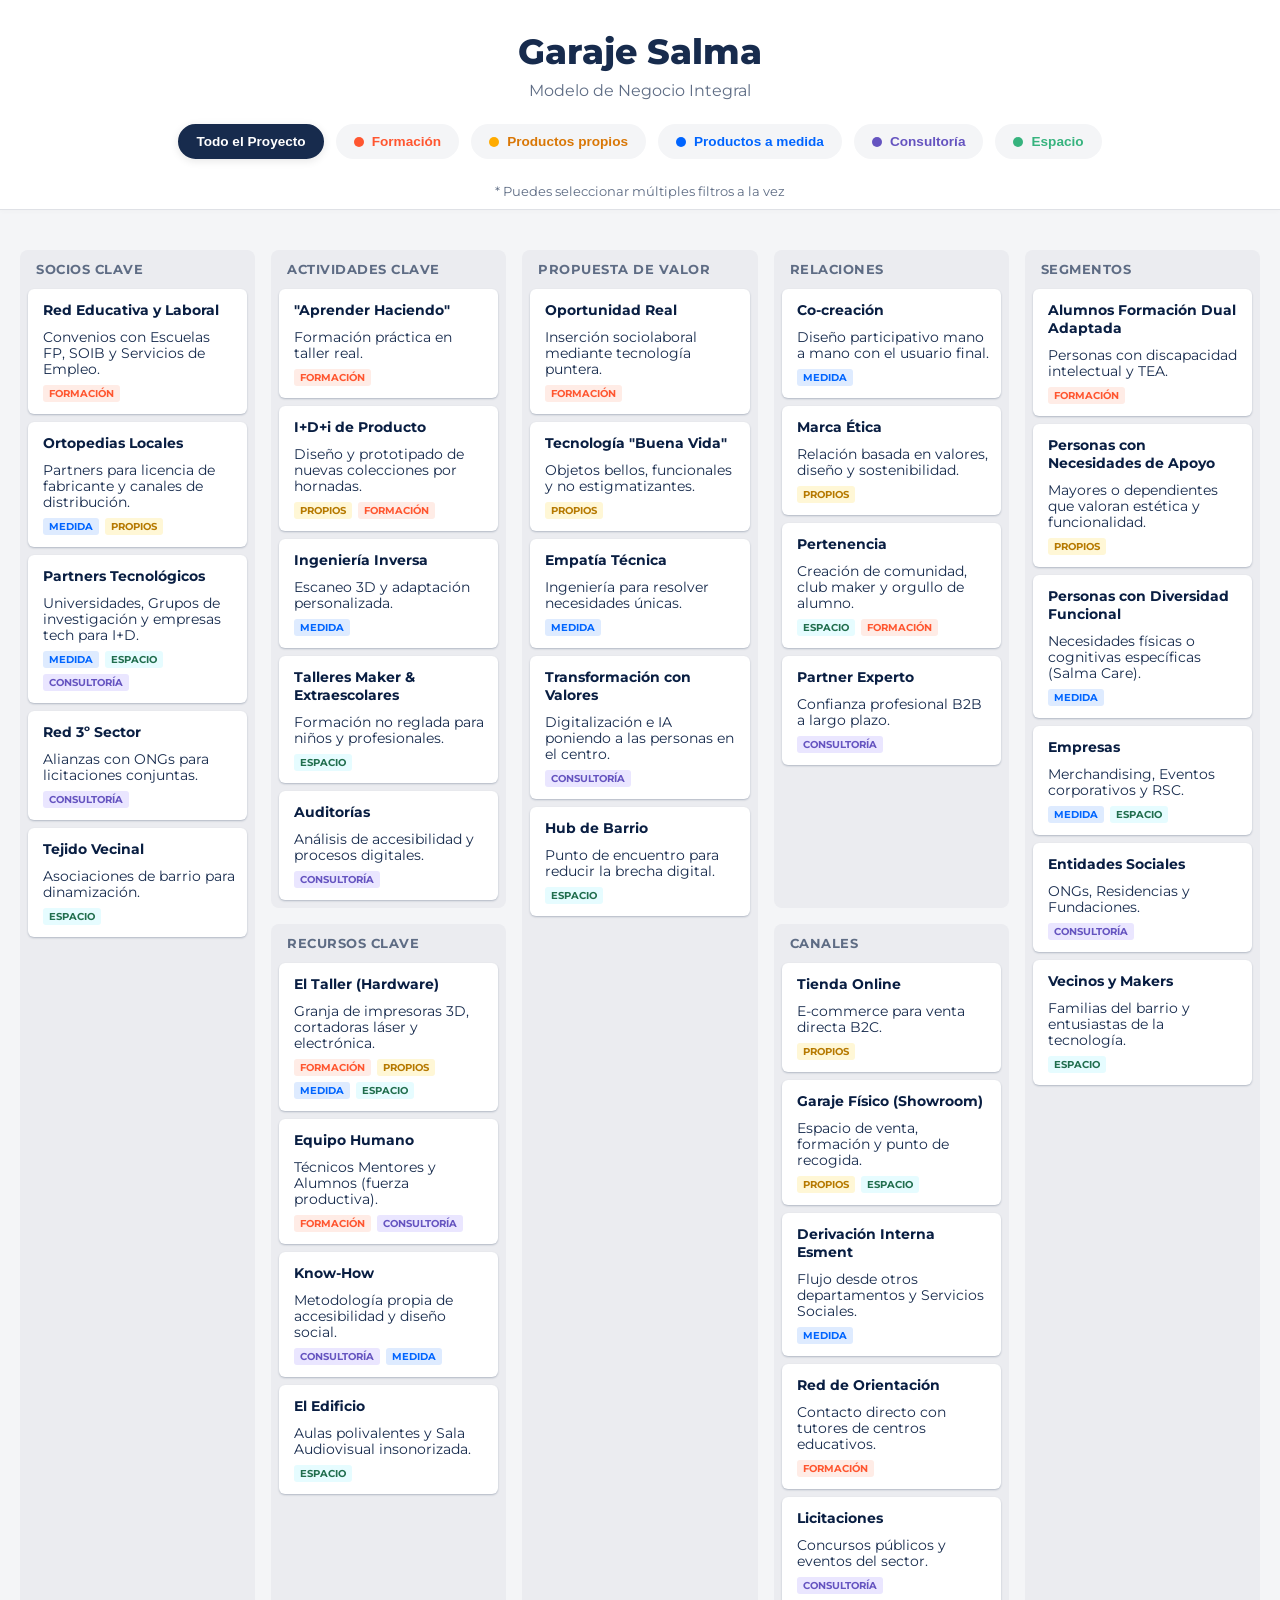
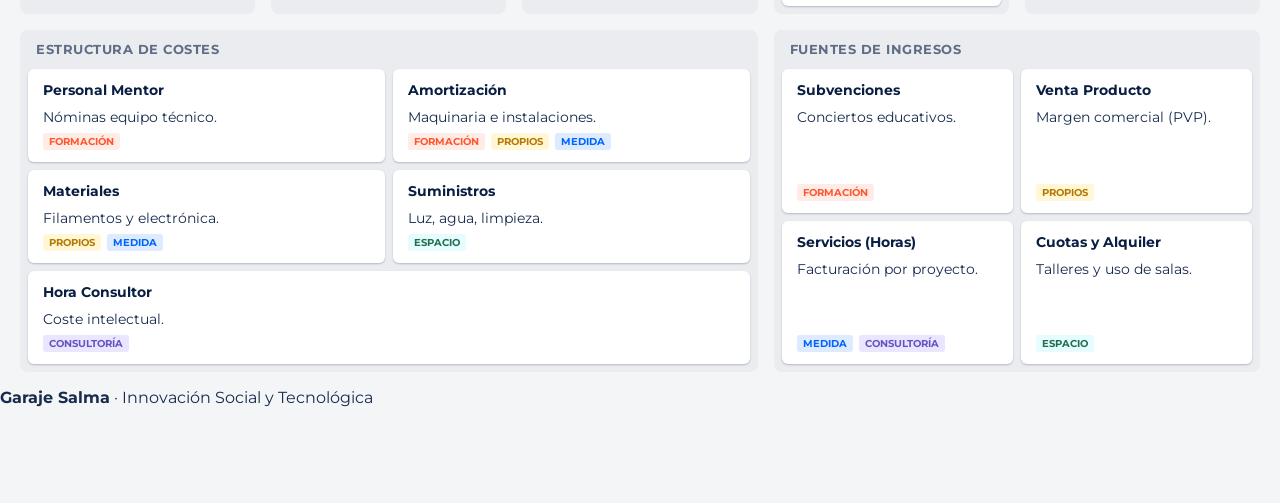
==== commit 0f6e7714: "Update modelo_negocio.html" ====
--- a/canvas/modelo_negocio.html
+++ b/canvas/modelo_negocio.html
@@ -3,7 +3,7 @@
 <head>
   <meta charset="utf-8"/>
   <meta name="viewport" content="width=device-width, initial-scale=1"/>
-  <title>Garaje Salma · Business Model Canvas v3</title>
+  <title>Garaje Salma · Business Model Canvas (Multifiltro)</title>
 
   <meta name="robots" content="noindex, nofollow"/>
   <link rel="preconnect" href="https://fonts.googleapis.com"/>
@@ -12,27 +12,31 @@
 
   <style>
     /* ============================================================
-       VARIABLES DE COLOR (IDENTIDAD VISUAL)
+       VARIABLES DE COLOR (NUEVA NOMENCLATURA)
        ============================================================ */
     :root {
       --bg: #f4f5f7;
       --ink: #172b4d;
       --muted: #5e6c84;
       
-      /* Colores de las Líneas de Negocio (Tags) */
-      --c-cantera: #ff5630;    /* Rojo - Formación */
-      --c-cantera-bg: #ffece6;
+      /* 1. FORMACIÓN (Antes Cantera) - Rojo */
+      --c-formacion: #ff5630;    
+      --c-formacion-bg: #ffece6;
       
-      --c-vida: #ffab00;       /* Amarillo - Productos propios */
-      --c-vida-bg: #fff7d6;
+      /* 2. PRODUCTOS PROPIOS (Antes Vida) - Amarillo */
+      --c-propios: #ffab00;       
+      --c-propios-bg: #fff7d6;
       
-      --c-lab: #0065ff;        /* Azul - Productos a medida */
-      --c-lab-bg: #deebff;
+      /* 3. PRODUCTOS A MEDIDA (Antes Lab) - Azul */
+      --c-medida: #0065ff;        
+      --c-medida-bg: #deebff;
       
-      --c-consulting: #6554c0; /* Violeta - Consultoría */
-      --c-consulting-bg: #eae6ff;
+      /* 4. CONSULTORÍA (Antes Consulting) - Violeta */
+      --c-consultoria: #6554c0; 
+      --c-consultoria-bg: #eae6ff;
       
-      --c-espacio: #36b37e;    /* Verde - Espacio */
+      /* 5. ESPACIO (Igual) - Verde */
+      --c-espacio: #36b37e;    
       --c-espacio-bg: #e6fcff;
       
       /* Estructural */
@@ -71,7 +75,7 @@
     .sub { color: var(--muted); margin: 0 0 24px; font-size: 1rem; }
 
     /* ============================================================
-       LEYENDA INTERACTIVA (FILTROS)
+       LEYENDA INTERACTIVA (MULTIFILTRO)
        ============================================================ */
     .legend-container {
       display: flex;
@@ -85,7 +89,7 @@
       border: 2px solid transparent;
       background: #f4f5f7;
       padding: 8px 16px;
-      border-radius: 6px;
+      border-radius: 20px;
       cursor: pointer;
       font-weight: 600;
       font-size: 0.85rem;
@@ -94,42 +98,27 @@
       align-items: center;
       gap: 8px;
       transition: all 0.2s ease;
-      position: relative; /* Para el tooltip */
-    }
-
-    .filter-btn:hover { background: #ebecf0; color: var(--ink); }
+      user-select: none;
+    }
+
+    .filter-btn:hover { background: #ebecf0; color: var(--ink); transform: translateY(-1px); }
     
+    /* Estado activo (seleccionado) */
     .filter-btn.active {
       background: #fff;
-      border-color: currentColor;
+      border-color: currentColor; /* Toma el color del texto/borde definido inline */
       color: var(--ink);
-      box-shadow: 0 4px 8px rgba(0,0,0,0.08);
-    }
-
-    /* Indicadores de color en los botones */
+      box-shadow: 0 2px 8px rgba(0,0,0,0.1);
+    }
+
+    /* Botón "Todo" especial */
+    .filter-btn[data-category="all"].active {
+      border-color: var(--ink);
+      background: var(--ink);
+      color: #fff;
+    }
+
     .dot { width: 10px; height: 10px; border-radius: 50%; display: inline-block; }
-
-    /* TOOLTIP CSS */
-    .filter-btn::after {
-      content: attr(data-tooltip);
-      position: absolute;
-      bottom: 110%;
-      left: 50%;
-      transform: translateX(-50%);
-      background: #172b4d;
-      color: #fff;
-      padding: 6px 10px;
-      border-radius: 4px;
-      font-size: 0.75rem;
-      white-space: nowrap;
-      opacity: 0;
-      pointer-events: none;
-      transition: opacity 0.2s;
-      z-index: 100;
-      font-weight: 400;
-    }
-    
-    .filter-btn:hover::after { opacity: 1; }
 
     /* ============================================================
        GRID DEL MODELO CANVAS
@@ -140,7 +129,6 @@
       display: grid;
       gap: 16px;
       grid-template-columns: repeat(5, 1fr); 
-      /* Layout clásico de Osterwalder */
       grid-template-areas:
         "partners activities value relationships segments"
         "partners resources  value channels      segments"
@@ -148,14 +136,13 @@
     }
 
     .cell {
-      background: #ebecf0; /* Fondo del hueco */
+      background: #ebecf0; 
       border-radius: 8px;
       display: flex;
       flex-direction: column;
       min-height: 240px;
     }
     
-    /* Asignación de áreas */
     .partners { grid-area: partners; }
     .activities { grid-area: activities; }
     .resources { grid-area: resources; }
@@ -197,11 +184,11 @@
       flex-direction: column;
       gap: 8px;
       transition: opacity 0.3s ease, transform 0.3s ease;
-      border-left: 3px solid transparent; /* Borde estético por defecto */
-    }
-
-    .card:hover {
-      background: #f4f5f7;
+      border-left: 3px solid transparent; 
+    }
+
+    .card.hidden {
+      display: none;
     }
 
     .card strong {
@@ -211,11 +198,12 @@
       color: #091e42;
     }
 
-    /* Contenedor de etiquetas de colores */
+    /* Etiquetas (Tags) dentro de las tarjetas */
     .tags {
       display: flex;
       gap: 6px;
       flex-wrap: wrap;
+      margin-top: auto; /* Empuja los tags al final si la tarjeta crece */
     }
 
     .tag {
@@ -226,12 +214,12 @@
       text-transform: uppercase;
     }
 
-    /* Estilos de etiquetas específicas */
-    .tag.cantera { background: var(--c-cantera-bg); color: var(--c-cantera); }
-    .tag.vida { background: var(--c-vida-bg); color: #b67900; } /* Ajuste contraste */
-    .tag.lab { background: var(--c-lab-bg); color: var(--c-lab); }
-    .tag.consulting { background: var(--c-consulting-bg); color: var(--c-consulting); }
-    .tag.espacio { background: var(--c-espacio-bg); color: #216e4e; } /* Ajuste contraste */
+    /* Colores de las etiquetas */
+    .tag.formacion { background: var(--c-formacion-bg); color: var(--c-formacion); }
+    .tag.propios { background: var(--c-propios-bg); color: #b67900; } 
+    .tag.medida { background: var(--c-medida-bg); color: var(--c-medida); }
+    .tag.consultoria { background: var(--c-consultoria-bg); color: var(--c-consultoria); }
+    .tag.espacio { background: var(--c-espacio-bg); color: #216e4e; } 
 
     /* ============================================================
        RESPONSIVE
@@ -258,7 +246,6 @@
         overflow-x: auto;
         padding-bottom: 10px;
       }
-      .filter-btn::after { display: none; } /* Ocultar tooltips en móvil */
     }
   </style>
 </head>
@@ -267,32 +254,37 @@
   <header>
     <div class="header-content">
       <h1>Garaje Salma</h1>
-      <p class="sub">Modelo de Negocio Multidimensional</p>
+      <p class="sub">Modelo de Negocio Integral</p>
       
       <div class="legend-container">
-        <button class="filter-btn active" onclick="filterCanvas('all')" data-tooltip="Ver el modelo completo e integrado">
+        <button class="filter-btn active" data-category="all" onclick="toggleFilter('all')">
           Todo el Proyecto
         </button>
         
-        <button class="filter-btn" onclick="filterCanvas('cantera')" style="border-color: var(--c-cantera)" data-tooltip="Formación Dual y Ocupacional (El Motor)">
-          <span class="dot" style="background:var(--c-cantera)"></span> Formación
+        <button class="filter-btn" data-category="formacion" onclick="toggleFilter('formacion')" style="color: var(--c-formacion)">
+          <span class="dot" style="background:var(--c-formacion)"></span> Formación
         </button>
         
-        <button class="filter-btn" onclick="filterCanvas('vida')" style="border-color: var(--c-vida)" data-tooltip="Productos propios estandarizados (Venta B2C/B2B)">
-          <span class="dot" style="background:#ffab00"></span> Productos propios
+        <!-- Corrección aplicada aquí: var(--c-propios) -->
+        <button class="filter-btn" data-category="propios" onclick="toggleFilter('propios')" style="color: #d97706">
+          <span class="dot" style="background:var(--c-propios)"></span> Productos propios
         </button>
         
-        <button class="filter-btn" onclick="filterCanvas('lab')" style="border-color: var(--c-lab)" data-tooltip="Proyectos de ingeniería a medida y bajo encargo">
-          <span class="dot" style="background:var(--c-lab)"></span> Productos a medida
+        <!-- Corrección aplicada aquí: var(--c-medida) -->
+        <button class="filter-btn" data-category="medida" onclick="toggleFilter('medida')" style="color: var(--c-medida)">
+          <span class="dot" style="background:var(--c-medida)"></span> Productos a medida
         </button>
         
-        <button class="filter-btn" onclick="filterCanvas('consulting')" style="border-color: var(--c-consulting)" data-tooltip="Servicios estratégicos a entidades y empresas">
-          <span class="dot" style="background:var(--c-consulting)"></span> Consultoría
+        <button class="filter-btn" data-category="consultoria" onclick="toggleFilter('consultoria')" style="color: var(--c-consultoria)">
+          <span class="dot" style="background:var(--c-consultoria)"></span> Consultoría
         </button>
         
-        <button class="filter-btn" onclick="filterCanvas('espacio')" style="border-color: var(--c-espacio)" data-tooltip="Talleres abiertos, eventos y alquiler de recursos">
+        <button class="filter-btn" data-category="espacio" onclick="toggleFilter('espacio')" style="color: var(--c-espacio)">
           <span class="dot" style="background:var(--c-espacio)"></span> Espacio
         </button>
+      </div>
+      <div style="font-size: 0.8rem; color: var(--muted); margin-top:5px;">
+        * Puedes seleccionar múltiples filtros a la vez
       </div>
     </div>
   </header>
@@ -304,35 +296,30 @@
       <div class="cell partners">
         <div class="cell-header">Socios Clave</div>
         <div class="cell-body">
-          <!-- Cantera -->
-          <div class="card" data-cats="cantera">
+          <div class="card" data-cats="formacion">
             <strong>Red Educativa y Laboral</strong>
             Convenios con Escuelas FP, SOIB y Servicios de Empleo.
-            <div class="tags"><span class="tag cantera">Formación</span></div>
+            <div class="tags"><span class="tag formacion">Formación</span></div>
           </div>
           
-          <!-- Lab & Vida -->
-          <div class="card" data-cats="lab vida">
+          <div class="card" data-cats="medida propios">
             <strong>Ortopedias Locales</strong>
-            Partners necesarios para la licencia de fabricante (Medida) y canales de distribución (Propios).
-            <div class="tags"><span class="tag lab">Productos a medida</span><span class="tag vida">Productos propios</span></div>
-          </div>
-
-          <!-- Lab & Espacio -->
-          <div class="card" data-cats="lab espacio consulting">
+            Partners para licencia de fabricante y canales de distribución.
+            <div class="tags"><span class="tag medida">Medida</span><span class="tag propios">Propios</span></div>
+          </div>
+
+          <div class="card" data-cats="medida espacio consultoria">
             <strong>Partners Tecnológicos</strong>
-            Universidades, Grupos de investigación y empresas tech para I+D conjunto.
-            <div class="tags"><span class="tag lab">Productos a medida</span><span class="tag espacio">Espacio</span><span class="tag consulting">Consultoría</span></div>
-          </div>
-
-          <!-- Consulting -->
-          <div class="card" data-cats="consulting">
+            Universidades, Grupos de investigación y empresas tech para I+D.
+            <div class="tags"><span class="tag medida">Medida</span><span class="tag espacio">Espacio</span><span class="tag consultoria">Consultoría</span></div>
+          </div>
+
+          <div class="card" data-cats="consultoria">
             <strong>Red 3º Sector</strong>
             Alianzas con ONGs para licitaciones conjuntas.
-            <div class="tags"><span class="tag consulting">Consultoría</span></div>
-          </div>
-
-          <!-- Espacio -->
+            <div class="tags"><span class="tag consultoria">Consultoría</span></div>
+          </div>
+
            <div class="card" data-cats="espacio">
             <strong>Tejido Vecinal</strong>
             Asociaciones de barrio para dinamización.
@@ -345,39 +332,34 @@
       <div class="cell activities">
         <div class="cell-header">Actividades Clave</div>
         <div class="cell-body">
-          <!-- Cantera -->
-          <div class="card" data-cats="cantera">
+          <div class="card" data-cats="formacion">
             <strong>"Aprender Haciendo"</strong>
-            Formación práctica en taller real con encargos reales.
-            <div class="tags"><span class="tag cantera">Formación</span></div>
-          </div>
-
-          <!-- Vida -->
-          <div class="card" data-cats="vida cantera">
+            Formación práctica en taller real.
+            <div class="tags"><span class="tag formacion">Formación</span></div>
+          </div>
+
+          <div class="card" data-cats="propios formacion">
             <strong>I+D+i de Producto</strong>
             Diseño y prototipado de nuevas colecciones por hornadas.
-            <div class="tags"><span class="tag vida">Productos propios</span><span class="tag cantera">Formación</span></div>
-          </div>
-
-          <!-- Lab -->
-          <div class="card" data-cats="lab">
+            <div class="tags"><span class="tag propios">Propios</span><span class="tag formacion">Formación</span></div>
+          </div>
+
+          <div class="card" data-cats="medida">
             <strong>Ingeniería Inversa</strong>
             Escaneo 3D y adaptación personalizada.
-            <div class="tags"><span class="tag lab">Productos a medida</span></div>
-          </div>
-
-          <!-- Espacio -->
+            <div class="tags"><span class="tag medida">Medida</span></div>
+          </div>
+
           <div class="card" data-cats="espacio">
             <strong>Talleres Maker & Extraescolares</strong>
-            Formación no reglada (tardes/sábados) para niños y pros.
+            Formación no reglada para niños y profesionales.
             <div class="tags"><span class="tag espacio">Espacio</span></div>
           </div>
 
-          <!-- Consulting -->
-          <div class="card" data-cats="consulting">
+          <div class="card" data-cats="consultoria">
             <strong>Auditorías</strong>
             Análisis de accesibilidad y procesos digitales.
-            <div class="tags"><span class="tag consulting">Consultoría</span></div>
+            <div class="tags"><span class="tag consultoria">Consultoría</span></div>
           </div>
         </div>
       </div>
@@ -386,28 +368,24 @@
       <div class="cell resources">
         <div class="cell-header">Recursos Clave</div>
         <div class="cell-body">
-          <!-- All -->
-          <div class="card" data-cats="cantera vida lab espacio">
+          <div class="card" data-cats="formacion propios medida espacio">
             <strong>El Taller (Hardware)</strong>
             Granja de impresoras 3D, cortadoras láser y electrónica.
-            <div class="tags"><span class="tag cantera">Formación</span><span class="tag vida">Productos propios</span><span class="tag lab">Productos a medida</span><span class="tag espacio">Espacio</span></div>
-          </div>
-
-          <!-- Cantera -->
-          <div class="card" data-cats="cantera consulting">
+            <div class="tags"><span class="tag formacion">Formación</span><span class="tag propios">Propios</span><span class="tag medida">Medida</span><span class="tag espacio">Espacio</span></div>
+          </div>
+
+          <div class="card" data-cats="formacion consultoria">
             <strong>Equipo Humano</strong>
             Técnicos Mentores y Alumnos (fuerza productiva).
-            <div class="tags"><span class="tag cantera">Formación</span><span class="tag consulting">Consultoría</span></div>
-          </div>
-
-          <!-- Consulting/Lab -->
-          <div class="card" data-cats="consulting lab">
+            <div class="tags"><span class="tag formacion">Formación</span><span class="tag consultoria">Consultoría</span></div>
+          </div>
+
+          <div class="card" data-cats="consultoria medida">
             <strong>Know-How</strong>
             Metodología propia de accesibilidad y diseño social.
-            <div class="tags"><span class="tag consulting">Consultoría</span><span class="tag lab">Productos a medida</span></div>
-          </div>
-
-          <!-- Espacio -->
+            <div class="tags"><span class="tag consultoria">Consultoría</span><span class="tag medida">Medida</span></div>
+          </div>
+
           <div class="card" data-cats="espacio">
             <strong>El Edificio</strong>
             Aulas polivalentes y Sala Audiovisual insonorizada.
@@ -420,38 +398,33 @@
       <div class="cell value">
         <div class="cell-header">Propuesta de Valor</div>
         <div class="cell-body">
-          <!-- Cantera -->
-          <div class="card" data-cats="cantera">
+          <div class="card" data-cats="formacion">
             <strong>Oportunidad Real</strong>
-            Inserción sociolaboral mediante tecnología puntera y responsabilidad.
-            <div class="tags"><span class="tag cantera">Formación</span></div>
-          </div>
-
-          <!-- Vida -->
-          <div class="card" data-cats="vida">
+            Inserción sociolaboral mediante tecnología puntera.
+            <div class="tags"><span class="tag formacion">Formación</span></div>
+          </div>
+
+          <div class="card" data-cats="propios">
             <strong>Tecnología "Buena Vida"</strong>
-            Objetos bellos, funcionales y no estigmatizantes para el hogar.
-            <div class="tags"><span class="tag vida">Productos propios</span></div>
-          </div>
-
-          <!-- Lab -->
-          <div class="card" data-cats="lab">
+            Objetos bellos, funcionales y no estigmatizantes.
+            <div class="tags"><span class="tag propios">Propios</span></div>
+          </div>
+
+          <div class="card" data-cats="medida">
             <strong>Empatía Técnica</strong>
-            Ingeniería para resolver necesidades únicas o corporativas.
-            <div class="tags"><span class="tag lab">Productos a medida</span></div>
-          </div>
-
-          <!-- Consulting -->
-          <div class="card" data-cats="consulting">
+            Ingeniería para resolver necesidades únicas.
+            <div class="tags"><span class="tag medida">Medida</span></div>
+          </div>
+
+          <div class="card" data-cats="consultoria">
             <strong>Transformación con Valores</strong>
             Digitalización e IA poniendo a las personas en el centro.
-            <div class="tags"><span class="tag consulting">Consultoría</span></div>
-          </div>
-
-          <!-- Espacio -->
+            <div class="tags"><span class="tag consultoria">Consultoría</span></div>
+          </div>
+
           <div class="card" data-cats="espacio">
             <strong>Hub de Barrio</strong>
-            Punto de encuentro para reducir la brecha digital y crear comunidad.
+            Punto de encuentro para reducir la brecha digital.
             <div class="tags"><span class="tag espacio">Espacio</span></div>
           </div>
         </div>
@@ -461,32 +434,28 @@
       <div class="cell relationships">
         <div class="cell-header">Relaciones</div>
         <div class="cell-body">
-          <!-- Lab -->
-          <div class="card" data-cats="lab">
+          <div class="card" data-cats="medida">
             <strong>Co-creación</strong>
             Diseño participativo mano a mano con el usuario final.
-            <div class="tags"><span class="tag lab">Productos a medida</span></div>
-          </div>
-
-          <!-- Vida -->
-          <div class="card" data-cats="vida">
+            <div class="tags"><span class="tag medida">Medida</span></div>
+          </div>
+
+          <div class="card" data-cats="propios">
             <strong>Marca Ética</strong>
             Relación basada en valores, diseño y sostenibilidad.
-            <div class="tags"><span class="tag vida">Productos propios</span></div>
-          </div>
-
-          <!-- Espacio / Cantera -->
-          <div class="card" data-cats="espacio cantera">
+            <div class="tags"><span class="tag propios">Propios</span></div>
+          </div>
+
+          <div class="card" data-cats="espacio formacion">
             <strong>Pertenencia</strong>
             Creación de comunidad, club maker y orgullo de alumno.
-            <div class="tags"><span class="tag espacio">Espacio</span><span class="tag cantera">Formación</span></div>
-          </div>
-
-          <!-- Consulting -->
-          <div class="card" data-cats="consulting">
+            <div class="tags"><span class="tag espacio">Espacio</span><span class="tag formacion">Formación</span></div>
+          </div>
+
+          <div class="card" data-cats="consultoria">
             <strong>Partner Experto</strong>
             Confianza profesional B2B a largo plazo.
-            <div class="tags"><span class="tag consulting">Consultoría</span></div>
+            <div class="tags"><span class="tag consultoria">Consultoría</span></div>
           </div>
         </div>
       </div>
@@ -495,39 +464,34 @@
       <div class="cell channels">
         <div class="cell-header">Canales</div>
         <div class="cell-body">
-          <!-- Vida -->
-          <div class="card" data-cats="vida">
+          <div class="card" data-cats="propios">
             <strong>Tienda Online</strong>
-            E-commerce para venta directa B2C de colecciones.
-            <div class="tags"><span class="tag vida">Productos propios</span></div>
-          </div>
-
-          <!-- Vida / Espacio -->
-          <div class="card" data-cats="vida espacio">
+            E-commerce para venta directa B2C.
+            <div class="tags"><span class="tag propios">Propios</span></div>
+          </div>
+
+          <div class="card" data-cats="propios espacio">
             <strong>Garaje Físico (Showroom)</strong>
             Espacio de venta, formación y punto de recogida.
-            <div class="tags"><span class="tag vida">Productos propios</span><span class="tag espacio">Espacio</span></div>
-          </div>
-
-          <!-- Lab -->
-          <div class="card" data-cats="lab">
+            <div class="tags"><span class="tag propios">Propios</span><span class="tag espacio">Espacio</span></div>
+          </div>
+
+          <div class="card" data-cats="medida">
             <strong>Derivación Interna Esment</strong>
-            Flujo desde otros departamentos de Esment y Servicios Sociales.
-            <div class="tags"><span class="tag lab">Productos a medida</span></div>
+            Flujo desde otros departamentos y Servicios Sociales.
+            <div class="tags"><span class="tag medida">Medida</span></div>
           </div>
           
-          <!-- Cantera -->
-          <div class="card" data-cats="cantera">
+          <div class="card" data-cats="formacion">
             <strong>Red de Orientación</strong>
             Contacto directo con tutores de centros educativos.
-            <div class="tags"><span class="tag cantera">Formación</span></div>
-          </div>
-
-          <!-- Consulting -->
-          <div class="card" data-cats="consulting">
+            <div class="tags"><span class="tag formacion">Formación</span></div>
+          </div>
+
+          <div class="card" data-cats="consultoria">
             <strong>Licitaciones</strong>
             Concursos públicos y eventos del sector.
-            <div class="tags"><span class="tag consulting">Consultoría</span></div>
+            <div class="tags"><span class="tag consultoria">Consultoría</span></div>
           </div>
         </div>
       </div>
@@ -536,42 +500,36 @@
       <div class="cell segments">
         <div class="cell-header">Segmentos</div>
         <div class="cell-body">
-          <!-- Cantera (NUEVO) -->
-          <div class="card" data-cats="cantera">
+          <div class="card" data-cats="formacion">
             <strong>Alumnos Formación Dual Adaptada</strong>
             Personas con discapacidad intelectual y TEA.
-            <div class="tags"><span class="tag cantera">Formación</span></div>
-          </div>
-
-          <!-- Vida (REFINADO) -->
-          <div class="card" data-cats="vida">
+            <div class="tags"><span class="tag formacion">Formación</span></div>
+          </div>
+
+          <div class="card" data-cats="propios">
             <strong>Personas con Necesidades de Apoyo</strong>
             Mayores o dependientes que valoran estética y funcionalidad.
-            <div class="tags"><span class="tag vida">Productos propios</span></div>
-          </div>
-
-          <!-- Lab -->
-          <div class="card" data-cats="lab">
+            <div class="tags"><span class="tag propios">Propios</span></div>
+          </div>
+
+          <div class="card" data-cats="medida">
             <strong>Personas con Diversidad Funcional</strong>
-            Necesidades de adaptación física o cognitiva (Salma Care).
-            <div class="tags"><span class="tag lab">Productos a medida</span></div>
-          </div>
-
-          <!-- Lab / Espacio -->
-          <div class="card" data-cats="lab espacio">
+            Necesidades físicas o cognitivas específicas (Salma Care).
+            <div class="tags"><span class="tag medida">Medida</span></div>
+          </div>
+
+          <div class="card" data-cats="medida espacio">
             <strong>Empresas</strong>
             Merchandising, Eventos corporativos y RSC.
-            <div class="tags"><span class="tag lab">Productos a medida</span><span class="tag espacio">Espacio</span></div>
-          </div>
-
-          <!-- Consulting -->
-          <div class="card" data-cats="consulting">
+            <div class="tags"><span class="tag medida">Medida</span><span class="tag espacio">Espacio</span></div>
+          </div>
+
+          <div class="card" data-cats="consultoria">
             <strong>Entidades Sociales</strong>
             ONGs, Residencias y Fundaciones.
-            <div class="tags"><span class="tag consulting">Consultoría</span></div>
-          </div>
-
-          <!-- Espacio -->
+            <div class="tags"><span class="tag consultoria">Consultoría</span></div>
+          </div>
+
           <div class="card" data-cats="espacio">
             <strong>Vecinos y Makers</strong>
             Familias del barrio y entusiastas de la tecnología.
@@ -584,30 +542,30 @@
       <div class="cell costs">
         <div class="cell-header">Estructura de Costes</div>
         <div class="cell-body" style="flex-direction: row; flex-wrap: wrap;">
-          <div class="card" data-cats="cantera" style="flex: 1 1 45%">
+          <div class="card" data-cats="formacion" style="flex: 1 1 45%">
             <strong>Personal Mentor</strong>
-            Nóminas equipo técnico y docente.
-            <div class="tags"><span class="tag cantera">Formación</span></div>
-          </div>
-          <div class="card" data-cats="cantera vida lab espacio" style="flex: 1 1 45%">
+            Nóminas equipo técnico.
+            <div class="tags"><span class="tag formacion">Formación</span></div>
+          </div>
+          <div class="card" data-cats="formacion propios medida espacio" style="flex: 1 1 45%">
             <strong>Amortización</strong>
             Maquinaria e instalaciones.
-            <div class="tags"><span class="tag cantera">Formación</span><span class="tag vida">Productos propios</span><span class="tag lab">Productos a medida</span></div>
-          </div>
-          <div class="card" data-cats="vida lab" style="flex: 1 1 45%">
+            <div class="tags"><span class="tag formacion">Formación</span><span class="tag propios">Propios</span><span class="tag medida">Medida</span></div>
+          </div>
+          <div class="card" data-cats="propios medida" style="flex: 1 1 45%">
             <strong>Materiales</strong>
             Filamentos y electrónica.
-            <div class="tags"><span class="tag vida">Productos propios</span><span class="tag lab">Productos a medida</span></div>
+            <div class="tags"><span class="tag propios">Propios</span><span class="tag medida">Medida</span></div>
           </div>
            <div class="card" data-cats="espacio" style="flex: 1 1 45%">
             <strong>Suministros</strong>
-            Luz, agua, limpieza del local.
+            Luz, agua, limpieza.
             <div class="tags"><span class="tag espacio">Espacio</span></div>
           </div>
-          <div class="card" data-cats="consulting" style="flex: 1 1 45%">
+          <div class="card" data-cats="consultoria" style="flex: 1 1 45%">
             <strong>Hora Consultor</strong>
-            Coste intelectual y desplazamientos.
-            <div class="tags"><span class="tag consulting">Consultoría</span></div>
+            Coste intelectual.
+            <div class="tags"><span class="tag consultoria">Consultoría</span></div>
           </div>
         </div>
       </div>
@@ -616,24 +574,24 @@
       <div class="cell revenues">
         <div class="cell-header">Fuentes de Ingresos</div>
         <div class="cell-body" style="flex-direction: row; flex-wrap: wrap;">
-          <div class="card" data-cats="cantera" style="flex: 1 1 45%">
+          <div class="card" data-cats="formacion" style="flex: 1 1 45%">
             <strong>Subvenciones</strong>
-            Becas y conciertos educativos.
-            <div class="tags"><span class="tag cantera">Formación</span></div>
-          </div>
-          <div class="card" data-cats="vida" style="flex: 1 1 45%">
+            Conciertos educativos.
+            <div class="tags"><span class="tag formacion">Formación</span></div>
+          </div>
+          <div class="card" data-cats="propios" style="flex: 1 1 45%">
             <strong>Venta Producto</strong>
             Margen comercial (PVP).
-            <div class="tags"><span class="tag vida">Productos propios</span></div>
-          </div>
-          <div class="card" data-cats="lab consulting" style="flex: 1 1 45%">
+            <div class="tags"><span class="tag propios">Propios</span></div>
+          </div>
+          <div class="card" data-cats="medida consultoria" style="flex: 1 1 45%">
             <strong>Servicios (Horas)</strong>
             Facturación por proyecto.
-            <div class="tags"><span class="tag lab">Productos a medida</span><span class="tag consulting">Consultoría</span></div>
+            <div class="tags"><span class="tag medida">Medida</span><span class="tag consultoria">Consultoría</span></div>
           </div>
           <div class="card" data-cats="espacio" style="flex: 1 1 45%">
             <strong>Cuotas y Alquiler</strong>
-            Talleres extraescolares y uso de salas.
+            Talleres y uso de salas.
             <div class="tags"><span class="tag espacio">Espacio</span></div>
           </div>
         </div>
@@ -647,31 +605,71 @@
   </footer>
 
   <script>
-    function filterCanvas(category) {
-      // 1. Gestionar botones activos
+    // Estado de los filtros
+    const activeFilters = new Set(['all']);
+
+    function toggleFilter(category) {
+      // Lógica de selección múltiple
+      if (category === 'all') {
+        // Si se pulsa "Todo", borramos el resto y solo dejamos "all"
+        activeFilters.clear();
+        activeFilters.add('all');
+      } else {
+        // Si se pulsa una categoría específica
+        if (activeFilters.has('all')) {
+          activeFilters.delete('all'); // Quitamos "all" si estaba
+        }
+
+        if (activeFilters.has(category)) {
+          activeFilters.delete(category); // Si ya estaba, la quitamos (toggle off)
+        } else {
+          activeFilters.add(category); // Si no estaba, la añadimos (toggle on)
+        }
+
+        // Si no queda ninguna seleccionada, volvemos a "all" por defecto
+        if (activeFilters.size === 0) {
+          activeFilters.add('all');
+        }
+      }
+
+      renderFilters();
+    }
+
+    function renderFilters() {
+      // 1. Actualizar visualmente los botones
       const buttons = document.querySelectorAll('.filter-btn');
-      buttons.forEach(btn => btn.classList.remove('active'));
-      event.currentTarget.classList.add('active');
-
-      // 2. Filtrar tarjetas
+      buttons.forEach(btn => {
+        const cat = btn.getAttribute('data-category');
+        if (activeFilters.has(cat)) {
+          btn.classList.add('active');
+        } else {
+          btn.classList.remove('active');
+        }
+      });
+
+      // 2. Filtrar las tarjetas
       const cards = document.querySelectorAll('.card');
-      
       cards.forEach(card => {
-        // data-cats contiene las categorías separadas por espacio: "vida espacio"
-        const categories = card.getAttribute('data-cats');
+        // Si está activo 'all', mostramos todo
+        if (activeFilters.has('all')) {
+          card.style.display = 'flex';
+          setTimeout(() => card.style.opacity = '1', 50);
+          return;
+        }
+
+        // Obtenemos las categorías de la tarjeta (string "cat1 cat2")
+        const cardCats = card.getAttribute('data-cats').split(' ');
         
-        if (category === 'all') {
+        // Comprobamos si ALGUNA de las categorías de la tarjeta está en los filtros activos
+        // (Lógica OR: mostrar si cumple al menos uno)
+        const isVisible = cardCats.some(cat => activeFilters.has(cat));
+
+        if (isVisible) {
           card.style.display = 'flex';
           setTimeout(() => card.style.opacity = '1', 50);
         } else {
-          // Comprobamos si la categoría seleccionada está incluida en las categorías de la tarjeta
-          if (categories && categories.includes(category)) {
-            card.style.display = 'flex';
-            setTimeout(() => card.style.opacity = '1', 50);
-          } else {
-            card.style.display = 'none';
-            card.style.opacity = '0';
-          }
+          card.style.display = 'none';
+          card.style.opacity = '0';
         }
       });
     }
